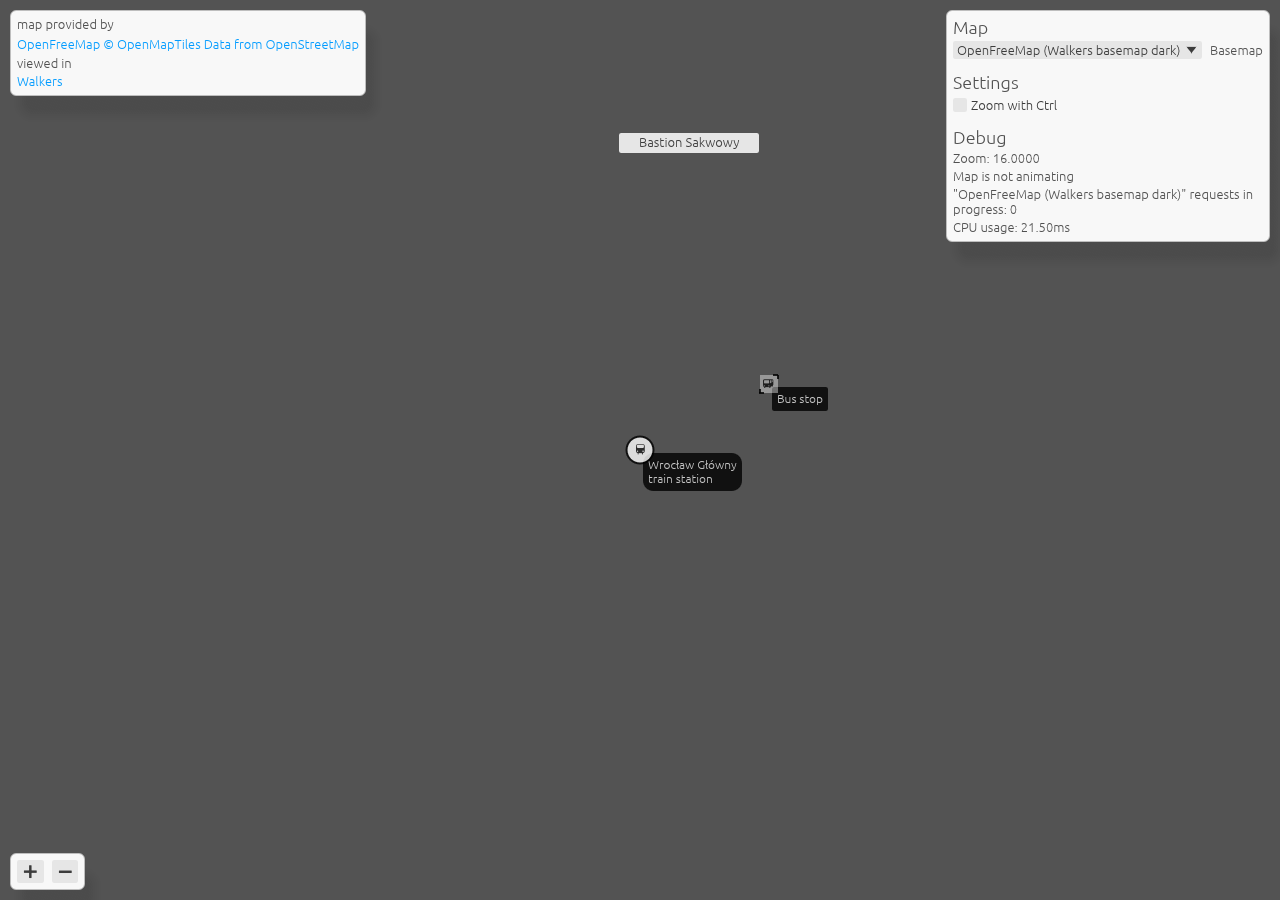
==== index.html @ 81585280 "Deploying to gh-pages from @ podusowski/walkers@b798a433e58fbcdd36f0bd50bc4321581f6135ee 🚀" ====
<!DOCTYPE html>
<html>
<meta http-equiv="Content-Type" content="text/html; charset=utf-8" />
<meta name="viewport" content="width=device-width, initial-scale=1.0, user-scalable=no">

<head>
    <title>Walkers</title>

    <style>
        /* Allow canvas to fill entire web page: */
        html,
        body {
            overflow: hidden;
            margin: 0 !important;
            padding: 0 !important;
            height: 100%;
            width: 100%;
        }

        /* Position canvas in center-top: */
        canvas {
            margin-right: auto;
            margin-left: auto;
            display: block;
            position: absolute;
            top: 0;
            left: 0;
            width: 100%;
            height: 100%;
        }
    </style>
<link rel="modulepreload" href="./demo_web-8b49ef9336006ed8.js" crossorigin="anonymous" integrity="sha384-D8WPgK6F8dHEWqQTyjWTMKXzB09AKzbMLO65bUpT00Y1Zu16d0P9ApDOGkXcRg8W"><link rel="preload" href="./demo_web-8b49ef9336006ed8_bg.wasm" crossorigin="anonymous" integrity="sha384-b2jF85UmSQKcUWdL0A5foJULkO1WH+Kj8wzWMiNx14qvOjLrywI3RaaRlQ6icskq" as="fetch" type="application/wasm"></head>

<body>
    <canvas id="the_canvas_id"></canvas>

<script type="module">
import init, * as bindings from './demo_web-8b49ef9336006ed8.js';
const wasm = await init({ module_or_path: './demo_web-8b49ef9336006ed8_bg.wasm' });


window.wasmBindings = bindings;


dispatchEvent(new CustomEvent("TrunkApplicationStarted", {detail: {wasm}}));

</script></body>

</html>
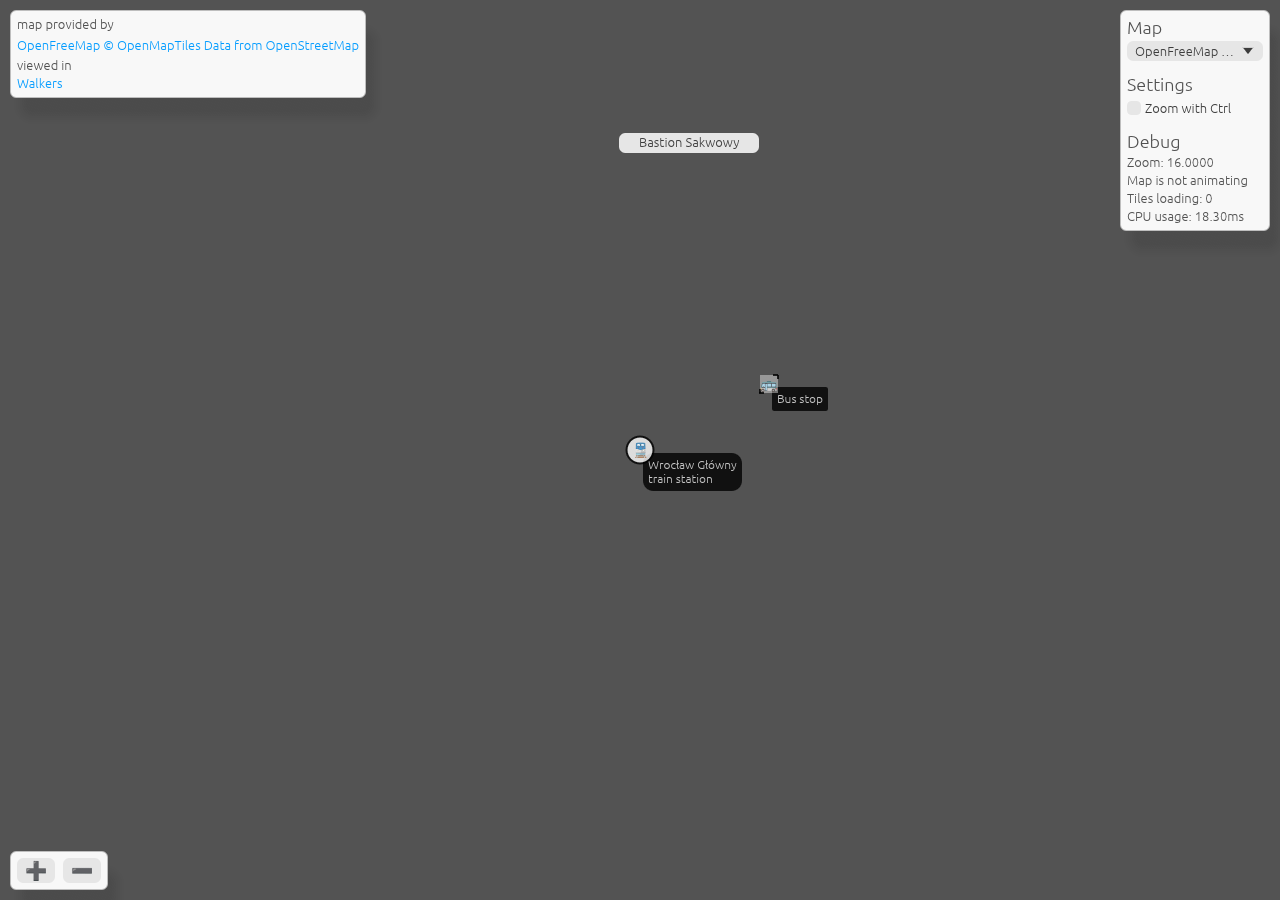
==== commit 3481b0f9: "Deploying to gh-pages from @ podusowski/walkers@fd076ac00a41af5f849cd56f98d3aa72178089ca 🚀" ====
--- a/index.html
+++ b/index.html
@@ -29,14 +29,14 @@
             height: 100%;
         }
     </style>
-<link rel="modulepreload" href="./demo_web-8b49ef9336006ed8.js" crossorigin="anonymous" integrity="sha384-D8WPgK6F8dHEWqQTyjWTMKXzB09AKzbMLO65bUpT00Y1Zu16d0P9ApDOGkXcRg8W"><link rel="preload" href="./demo_web-8b49ef9336006ed8_bg.wasm" crossorigin="anonymous" integrity="sha384-b2jF85UmSQKcUWdL0A5foJULkO1WH+Kj8wzWMiNx14qvOjLrywI3RaaRlQ6icskq" as="fetch" type="application/wasm"></head>
+<link rel="modulepreload" href="./demo_web-de1903ac3ac66300.js" crossorigin="anonymous" integrity="sha384-+kzYvqj6JvdPh9R+o4Biraga/+35i64LkuilISk36bcu1dV/25Agoql/2lY7I3jW"><link rel="preload" href="./demo_web-de1903ac3ac66300_bg.wasm" crossorigin="anonymous" integrity="sha384-DsoxkkrQ3ubSvQu7kgIgaHx2y5TVZHGykrRlExF0tJdbhjWBQn9/S57d+iDBc1j7" as="fetch" type="application/wasm"></head>
 
 <body>
     <canvas id="the_canvas_id"></canvas>
 
 <script type="module">
-import init, * as bindings from './demo_web-8b49ef9336006ed8.js';
-const wasm = await init({ module_or_path: './demo_web-8b49ef9336006ed8_bg.wasm' });
+import init, * as bindings from './demo_web-de1903ac3ac66300.js';
+const wasm = await init({ module_or_path: './demo_web-de1903ac3ac66300_bg.wasm' });
 
 
 window.wasmBindings = bindings;
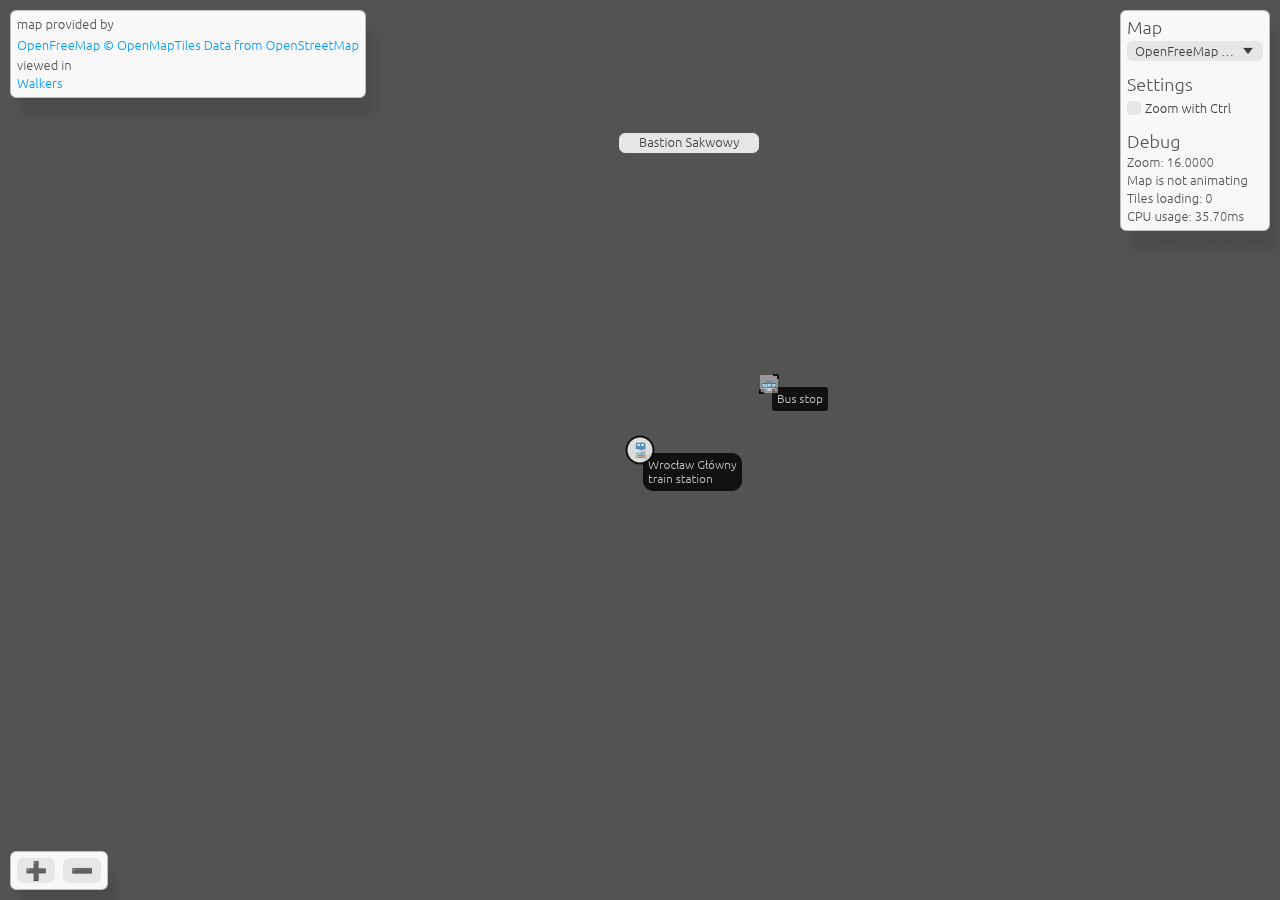
==== commit cf6b126f: "Deploying to gh-pages from @ podusowski/walkers@343308236c9c704088bf9ef3f5ea3796c231d7c6 🚀" ====
--- a/index.html
+++ b/index.html
@@ -29,14 +29,14 @@
             height: 100%;
         }
     </style>
-<link rel="modulepreload" href="./demo_web-de1903ac3ac66300.js" crossorigin="anonymous" integrity="sha384-+kzYvqj6JvdPh9R+o4Biraga/+35i64LkuilISk36bcu1dV/25Agoql/2lY7I3jW"><link rel="preload" href="./demo_web-de1903ac3ac66300_bg.wasm" crossorigin="anonymous" integrity="sha384-DsoxkkrQ3ubSvQu7kgIgaHx2y5TVZHGykrRlExF0tJdbhjWBQn9/S57d+iDBc1j7" as="fetch" type="application/wasm"></head>
+<link rel="modulepreload" href="./demo_web-47187817d97c443a.js" crossorigin="anonymous" integrity="sha384-BHvDJwOzYf25D+M33lFZGlvilqOoV5NuhHf9efVO5Xh9Y0te5fDV2Wfz7h9cti9Z"><link rel="preload" href="./demo_web-47187817d97c443a_bg.wasm" crossorigin="anonymous" integrity="sha384-nQ/ppbGJ8b0KABG/qcu0z6DfOLjapUONoSmJmhbgQxACmNNLjQ6+vbDVH9j0b64B" as="fetch" type="application/wasm"></head>
 
 <body>
     <canvas id="the_canvas_id"></canvas>
 
 <script type="module">
-import init, * as bindings from './demo_web-de1903ac3ac66300.js';
-const wasm = await init({ module_or_path: './demo_web-de1903ac3ac66300_bg.wasm' });
+import init, * as bindings from './demo_web-47187817d97c443a.js';
+const wasm = await init({ module_or_path: './demo_web-47187817d97c443a_bg.wasm' });
 
 
 window.wasmBindings = bindings;
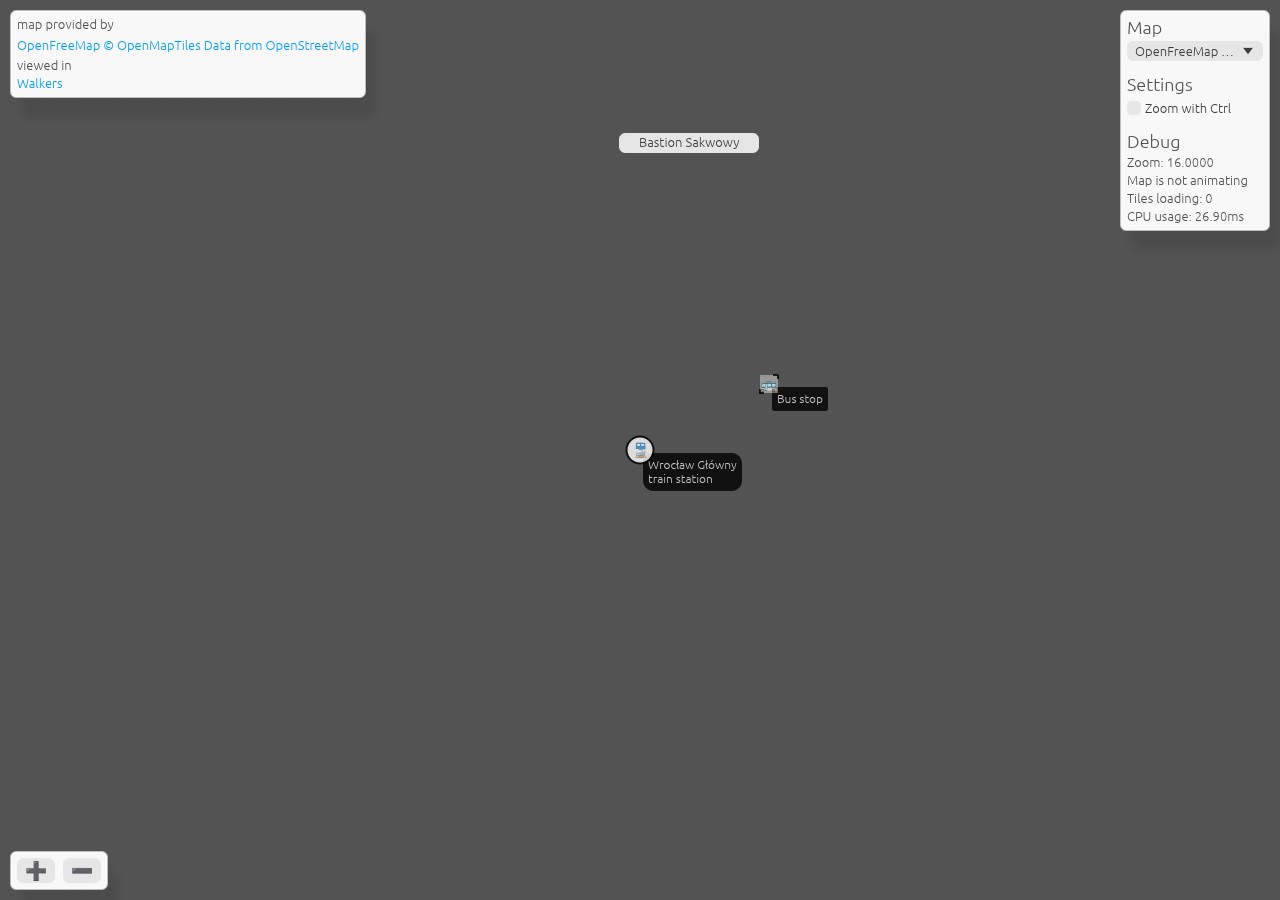
==== commit 89cf13b9: "Deploying to gh-pages from @ podusowski/walkers@201cba5da3f1dd6fe28d37268033584768b21b01 🚀" ====
--- a/index.html
+++ b/index.html
@@ -29,14 +29,14 @@
             height: 100%;
         }
     </style>
-<link rel="modulepreload" href="./demo_web-47187817d97c443a.js" crossorigin="anonymous" integrity="sha384-BHvDJwOzYf25D+M33lFZGlvilqOoV5NuhHf9efVO5Xh9Y0te5fDV2Wfz7h9cti9Z"><link rel="preload" href="./demo_web-47187817d97c443a_bg.wasm" crossorigin="anonymous" integrity="sha384-nQ/ppbGJ8b0KABG/qcu0z6DfOLjapUONoSmJmhbgQxACmNNLjQ6+vbDVH9j0b64B" as="fetch" type="application/wasm"></head>
+<link rel="modulepreload" href="./demo_web-6dc9d4ff4286007a.js" crossorigin="anonymous" integrity="sha384-Mu0VUJpEIr2ymhSVO/2Jo6kBHfN6gWWC7YnRd2fMClo3dQahFB5acyBXBBSqoB/e"><link rel="preload" href="./demo_web-6dc9d4ff4286007a_bg.wasm" crossorigin="anonymous" integrity="sha384-2+iQFSuCDxq6PQRjywyHBEQT0Mgkm3iQm3nx7bwLauoZZd5M1orO7Ygu1p6gwfQC" as="fetch" type="application/wasm"></head>
 
 <body>
     <canvas id="the_canvas_id"></canvas>
 
 <script type="module">
-import init, * as bindings from './demo_web-47187817d97c443a.js';
-const wasm = await init({ module_or_path: './demo_web-47187817d97c443a_bg.wasm' });
+import init, * as bindings from './demo_web-6dc9d4ff4286007a.js';
+const wasm = await init({ module_or_path: './demo_web-6dc9d4ff4286007a_bg.wasm' });
 
 
 window.wasmBindings = bindings;
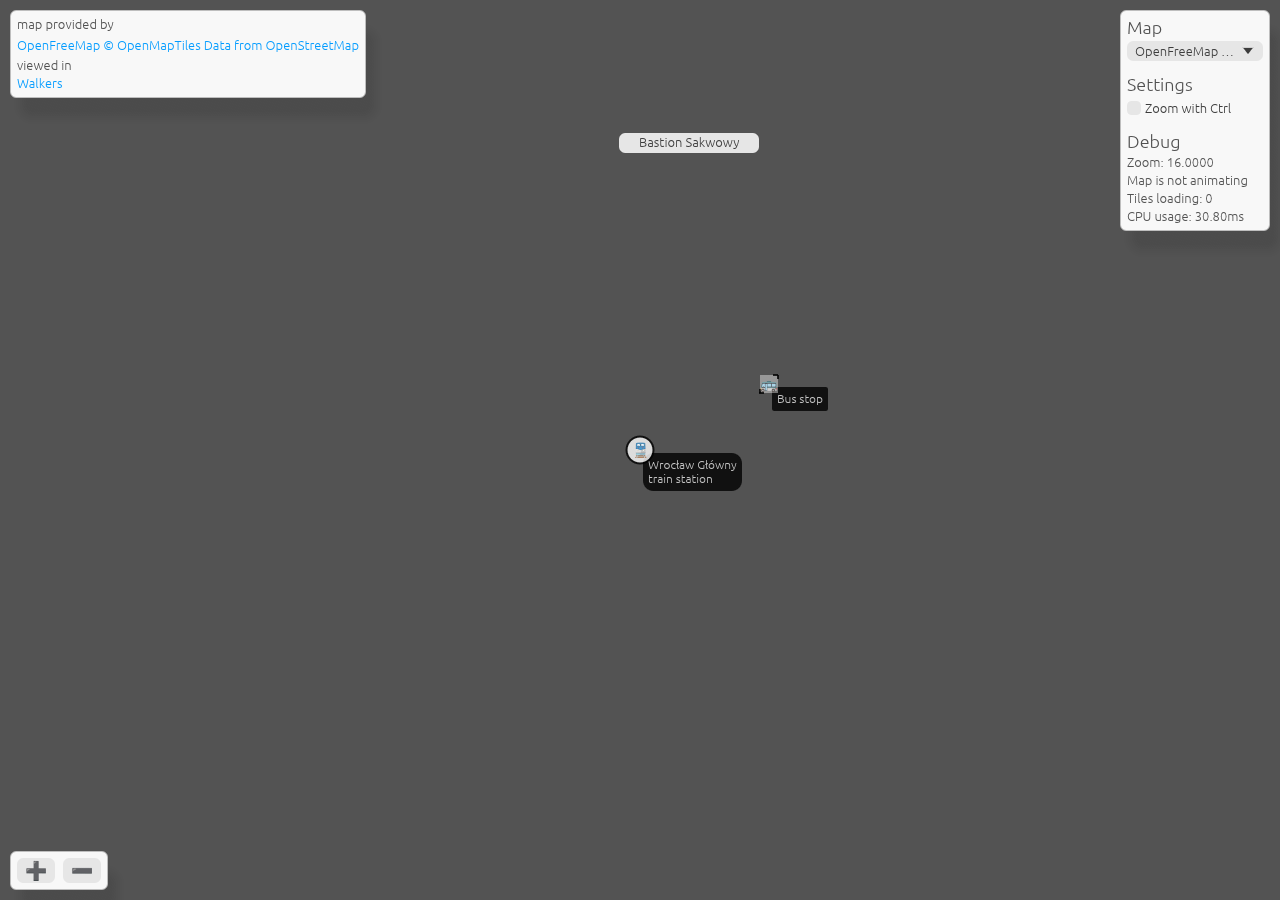
==== commit 17667a01: "Deploying to gh-pages from @ podusowski/walkers@1308f4131543f37f26f3cd020e52bdb26ae96a0d 🚀" ====
--- a/index.html
+++ b/index.html
@@ -29,14 +29,14 @@
             height: 100%;
         }
     </style>
-<link rel="modulepreload" href="./demo_web-6dc9d4ff4286007a.js" crossorigin="anonymous" integrity="sha384-Mu0VUJpEIr2ymhSVO/2Jo6kBHfN6gWWC7YnRd2fMClo3dQahFB5acyBXBBSqoB/e"><link rel="preload" href="./demo_web-6dc9d4ff4286007a_bg.wasm" crossorigin="anonymous" integrity="sha384-2+iQFSuCDxq6PQRjywyHBEQT0Mgkm3iQm3nx7bwLauoZZd5M1orO7Ygu1p6gwfQC" as="fetch" type="application/wasm"></head>
+<link rel="modulepreload" href="./demo_web-e3a140bf57f3a318.js" crossorigin="anonymous" integrity="sha384-iy3xF1g6DN7+vD7r6T/qjXwpd6KV/fFiK7Yf6hwWCBP+FwAZXj2sX3UOy9jYgWWo"><link rel="preload" href="./demo_web-e3a140bf57f3a318_bg.wasm" crossorigin="anonymous" integrity="sha384-2ybYQzVpc2yNhRuVAzFsfrPCeM51yj/f9sgCDhFdcGUTeDrndWSHnEr6QbGNk5li" as="fetch" type="application/wasm"></head>
 
 <body>
     <canvas id="the_canvas_id"></canvas>
 
 <script type="module">
-import init, * as bindings from './demo_web-6dc9d4ff4286007a.js';
-const wasm = await init({ module_or_path: './demo_web-6dc9d4ff4286007a_bg.wasm' });
+import init, * as bindings from './demo_web-e3a140bf57f3a318.js';
+const wasm = await init({ module_or_path: './demo_web-e3a140bf57f3a318_bg.wasm' });
 
 
 window.wasmBindings = bindings;
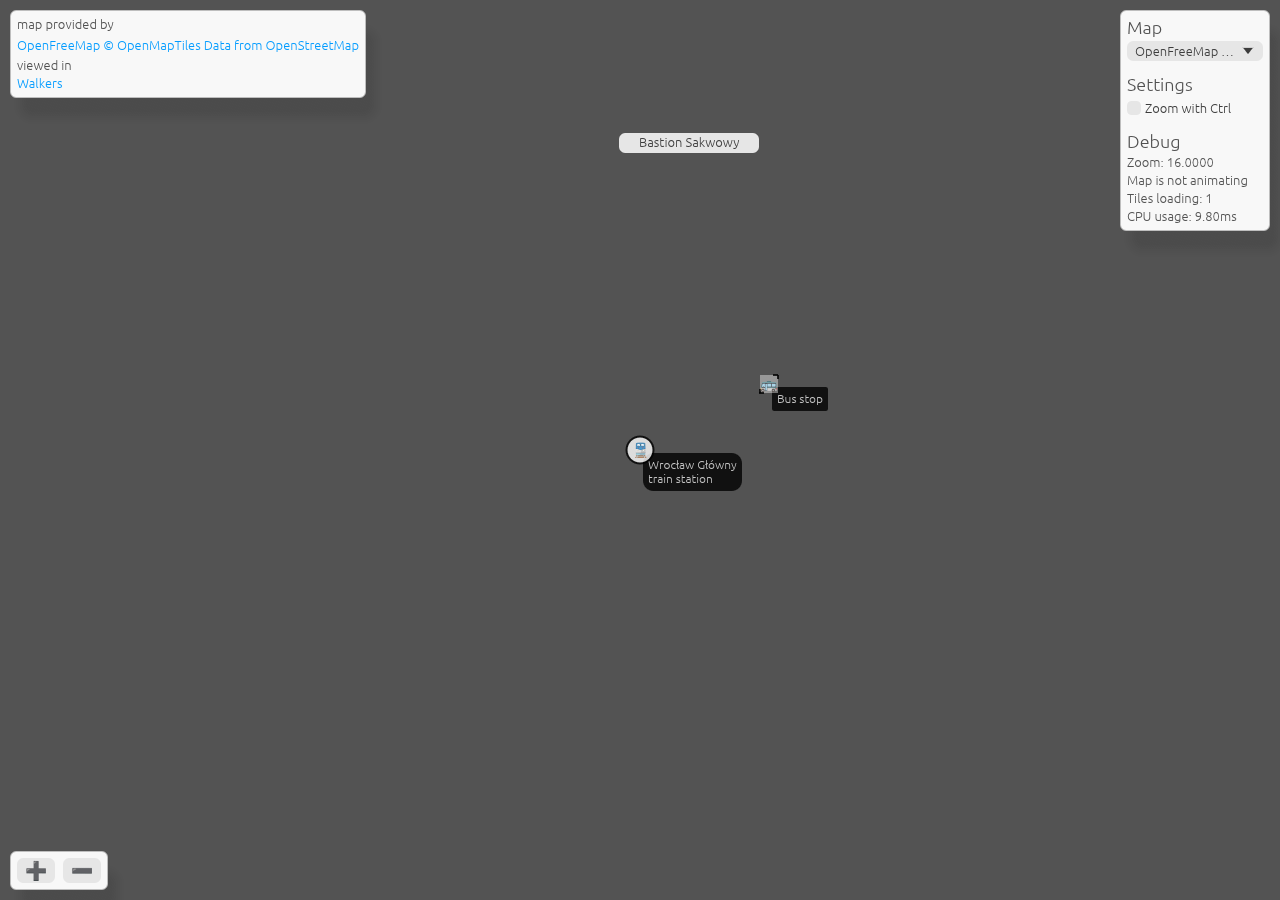
==== commit bda9816d: "Deploying to gh-pages from @ podusowski/walkers@62cae18fd917ddbbc984dbc853ed2c314ddecfe1 🚀" ====
--- a/index.html
+++ b/index.html
@@ -29,14 +29,14 @@
             height: 100%;
         }
     </style>
-<link rel="modulepreload" href="./demo_web-e3a140bf57f3a318.js" crossorigin="anonymous" integrity="sha384-iy3xF1g6DN7+vD7r6T/qjXwpd6KV/fFiK7Yf6hwWCBP+FwAZXj2sX3UOy9jYgWWo"><link rel="preload" href="./demo_web-e3a140bf57f3a318_bg.wasm" crossorigin="anonymous" integrity="sha384-2ybYQzVpc2yNhRuVAzFsfrPCeM51yj/f9sgCDhFdcGUTeDrndWSHnEr6QbGNk5li" as="fetch" type="application/wasm"></head>
+<link rel="modulepreload" href="./demo_web-d6d57fcae7d96763.js" crossorigin="anonymous" integrity="sha384-BYDLt3kObK7dwFu6qgMxYzVJC9qKM7VcRBKdmPOY1zLDOnOk4/3yhjlnlbHna8jE"><link rel="preload" href="./demo_web-d6d57fcae7d96763_bg.wasm" crossorigin="anonymous" integrity="sha384-PIqjow6zccImNLDxZDjoQfsl96YGGshkH2vmLfDFigbvAMrdlGvnSWbI9lqPn4fa" as="fetch" type="application/wasm"></head>
 
 <body>
     <canvas id="the_canvas_id"></canvas>
 
 <script type="module">
-import init, * as bindings from './demo_web-e3a140bf57f3a318.js';
-const wasm = await init({ module_or_path: './demo_web-e3a140bf57f3a318_bg.wasm' });
+import init, * as bindings from './demo_web-d6d57fcae7d96763.js';
+const wasm = await init({ module_or_path: './demo_web-d6d57fcae7d96763_bg.wasm' });
 
 
 window.wasmBindings = bindings;
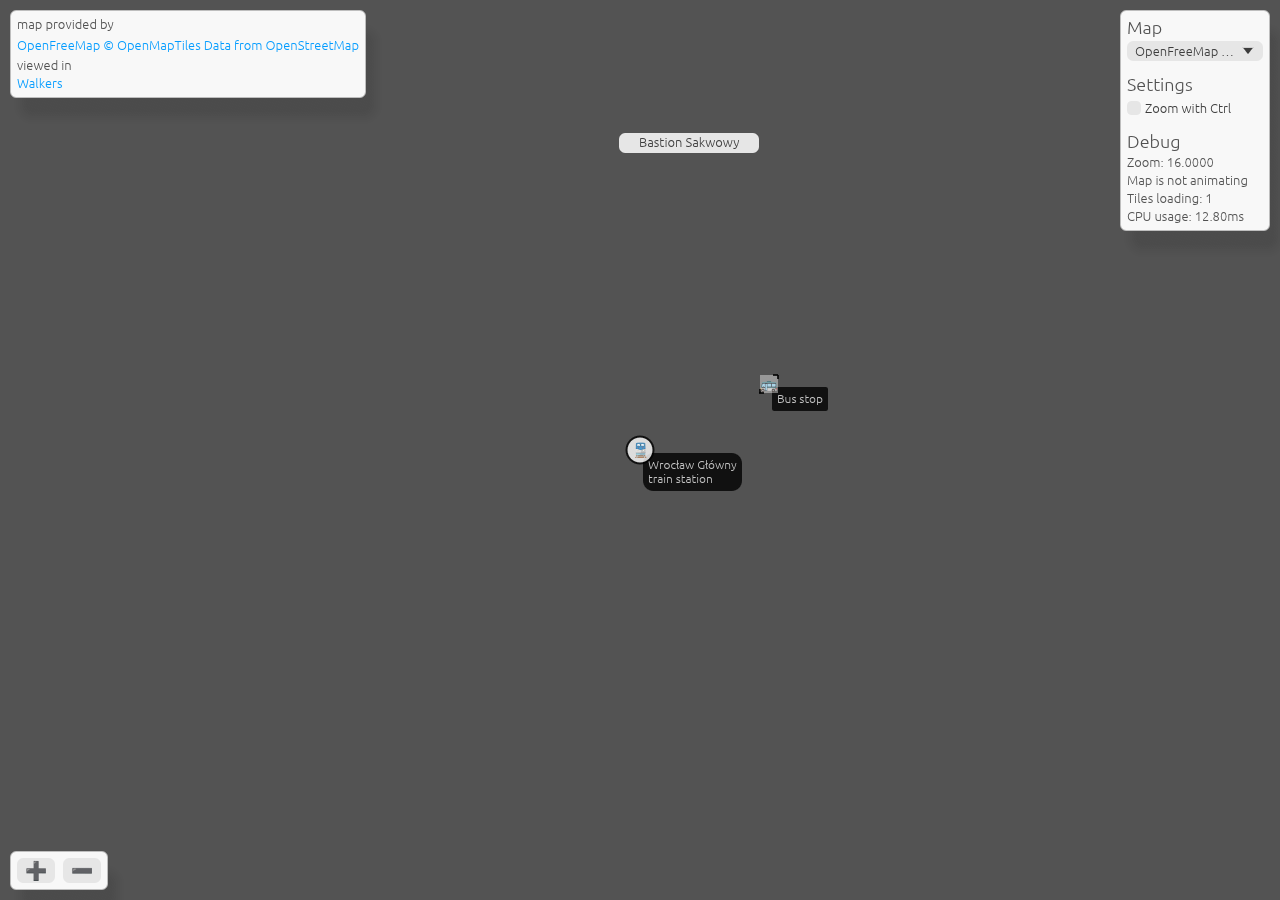
==== commit 545063c2: "Deploying to gh-pages from @ podusowski/walkers@0ba1fd3634795fbae14759539515850e318e58c9 🚀" ====
--- a/index.html
+++ b/index.html
@@ -29,14 +29,14 @@
             height: 100%;
         }
     </style>
-<link rel="modulepreload" href="./demo_web-d6d57fcae7d96763.js" crossorigin="anonymous" integrity="sha384-BYDLt3kObK7dwFu6qgMxYzVJC9qKM7VcRBKdmPOY1zLDOnOk4/3yhjlnlbHna8jE"><link rel="preload" href="./demo_web-d6d57fcae7d96763_bg.wasm" crossorigin="anonymous" integrity="sha384-PIqjow6zccImNLDxZDjoQfsl96YGGshkH2vmLfDFigbvAMrdlGvnSWbI9lqPn4fa" as="fetch" type="application/wasm"></head>
+<link rel="modulepreload" href="./demo_web-a5abbbead9ff01cb.js" crossorigin="anonymous" integrity="sha384-dzbEdrR99zeg1OfEf3GFUDpbzXKBevaiWOTF/OtOiIT7//0z4y9B+Aca5/4MK2NY"><link rel="preload" href="./demo_web-a5abbbead9ff01cb_bg.wasm" crossorigin="anonymous" integrity="sha384-wyWRzxiJz57Z/OZW2nfBNMzvun1XrpzKaZWzrqv/84kagHgPxHHdMtAe+gYvuiPD" as="fetch" type="application/wasm"></head>
 
 <body>
     <canvas id="the_canvas_id"></canvas>
 
 <script type="module">
-import init, * as bindings from './demo_web-d6d57fcae7d96763.js';
-const wasm = await init({ module_or_path: './demo_web-d6d57fcae7d96763_bg.wasm' });
+import init, * as bindings from './demo_web-a5abbbead9ff01cb.js';
+const wasm = await init({ module_or_path: './demo_web-a5abbbead9ff01cb_bg.wasm' });
 
 
 window.wasmBindings = bindings;
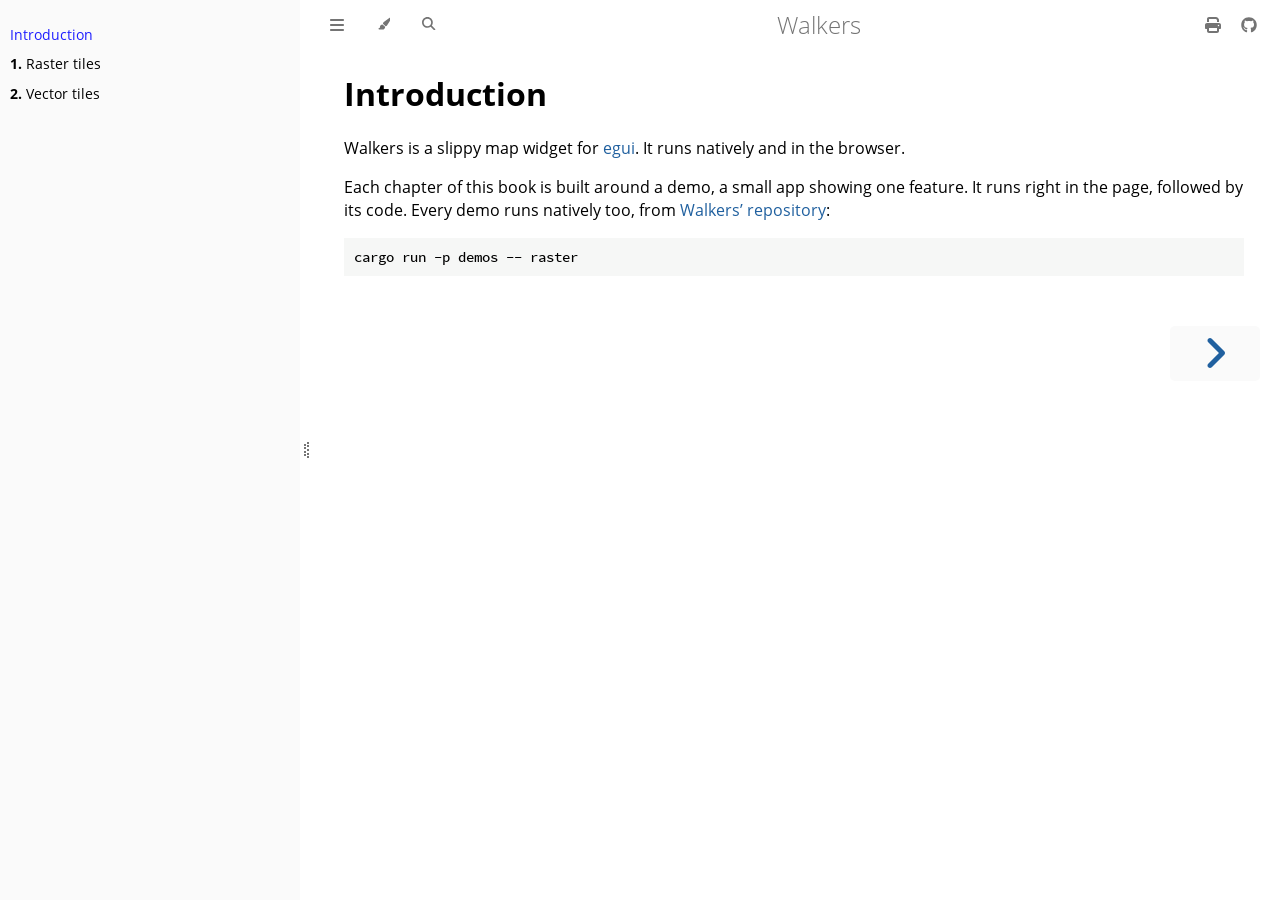
==== commit 1349c07a: "Deploying to gh-pages from @ podusowski/walkers@64d8a63ba1e9c3f325e602f139b2b0ef3cd2a6b4 🚀" ====
--- a/index.html
+++ b/index.html
@@ -1,49 +1,240 @@
-<!DOCTYPE html>
-<html>
-<meta http-equiv="Content-Type" content="text/html; charset=utf-8" />
-<meta name="viewport" content="width=device-width, initial-scale=1.0, user-scalable=no">
-
-<head>
-    <title>Walkers</title>
-
-    <style>
-        /* Allow canvas to fill entire web page: */
-        html,
-        body {
-            overflow: hidden;
-            margin: 0 !important;
-            padding: 0 !important;
-            height: 100%;
-            width: 100%;
-        }
-
-        /* Position canvas in center-top: */
-        canvas {
-            margin-right: auto;
-            margin-left: auto;
-            display: block;
-            position: absolute;
-            top: 0;
-            left: 0;
-            width: 100%;
-            height: 100%;
-        }
-    </style>
-<link rel="modulepreload" href="./demo_web-a5abbbead9ff01cb.js" crossorigin="anonymous" integrity="sha384-dzbEdrR99zeg1OfEf3GFUDpbzXKBevaiWOTF/OtOiIT7//0z4y9B+Aca5/4MK2NY"><link rel="preload" href="./demo_web-a5abbbead9ff01cb_bg.wasm" crossorigin="anonymous" integrity="sha384-wyWRzxiJz57Z/OZW2nfBNMzvun1XrpzKaZWzrqv/84kagHgPxHHdMtAe+gYvuiPD" as="fetch" type="application/wasm"></head>
-
-<body>
-    <canvas id="the_canvas_id"></canvas>
-
-<script type="module">
-import init, * as bindings from './demo_web-a5abbbead9ff01cb.js';
-const wasm = await init({ module_or_path: './demo_web-a5abbbead9ff01cb_bg.wasm' });
-
-
-window.wasmBindings = bindings;
-
-
-dispatchEvent(new CustomEvent("TrunkApplicationStarted", {detail: {wasm}}));
-
-</script></body>
-
-</html>+<!DOCTYPE HTML>
+<html lang="en" class="light sidebar-visible" dir="ltr">
+    <head>
+        <!-- Book generated using mdBook -->
+        <meta charset="UTF-8">
+        <title>Introduction - Walkers</title>
+
+
+        <!-- Custom HTML head -->
+
+        <meta name="description" content="">
+        <meta name="viewport" content="width=device-width, initial-scale=1">
+        <meta name="theme-color" content="#ffffff">
+
+        <link rel="icon" href="favicon-de23e50b.svg">
+        <link rel="shortcut icon" href="favicon-8114d1fc.png">
+        <link rel="stylesheet" href="css/variables-8adf115d.css">
+        <link rel="stylesheet" href="css/general-e96d0476.css">
+        <link rel="stylesheet" href="css/chrome-d279d366.css">
+        <link rel="stylesheet" href="css/print-9e4910d8.css" media="print">
+
+        <!-- Fonts -->
+        <link rel="stylesheet" href="fonts/fonts-9644e21d.css">
+
+        <!-- Highlight.js Stylesheets -->
+        <link rel="stylesheet" id="mdbook-highlight-css" href="highlight-493f70e1.css">
+        <link rel="stylesheet" id="mdbook-tomorrow-night-css" href="tomorrow-night-4c0ae647.css">
+        <link rel="stylesheet" id="mdbook-ayu-highlight-css" href="ayu-highlight-3fdfc3ac.css">
+
+        <!-- Custom theme stylesheets -->
+        <link rel="stylesheet" href="demo-8c6060cb.css">
+
+
+        <!-- Provide site root and default themes to javascript -->
+        <script>
+            const path_to_root = "";
+            const default_light_theme = "light";
+            const default_dark_theme = "navy";
+            window.path_to_searchindex_js = "searchindex-f71357c3.js";
+        </script>
+        <!-- Start loading toc.js asap -->
+        <script src="toc-cc390aa7.js"></script>
+    </head>
+    <body>
+    <div id="mdbook-help-container">
+        <div id="mdbook-help-popup">
+            <h2 class="mdbook-help-title">Keyboard shortcuts</h2>
+            <div>
+                <p>Press <kbd>←</kbd> or <kbd>→</kbd> to navigate between chapters</p>
+                <p>Press <kbd>S</kbd> or <kbd>/</kbd> to search in the book</p>
+                <p>Press <kbd>?</kbd> to show this help</p>
+                <p>Press <kbd>Esc</kbd> to hide this help</p>
+            </div>
+        </div>
+    </div>
+    <div id="mdbook-body-container">
+        <!-- Work around some values being stored in localStorage wrapped in quotes -->
+        <script>
+            try {
+                let theme = localStorage.getItem('mdbook-theme');
+                let sidebar = localStorage.getItem('mdbook-sidebar');
+
+                if (theme.startsWith('"') && theme.endsWith('"')) {
+                    localStorage.setItem('mdbook-theme', theme.slice(1, theme.length - 1));
+                }
+
+                if (sidebar.startsWith('"') && sidebar.endsWith('"')) {
+                    localStorage.setItem('mdbook-sidebar', sidebar.slice(1, sidebar.length - 1));
+                }
+            } catch (e) { }
+        </script>
+
+        <!-- Set the theme before any content is loaded, prevents flash -->
+        <script>
+            const default_theme = window.matchMedia("(prefers-color-scheme: dark)").matches ? default_dark_theme : default_light_theme;
+            let theme;
+            try { theme = localStorage.getItem('mdbook-theme'); } catch(e) { }
+            if (theme === null || theme === undefined) { theme = default_theme; }
+            const html = document.documentElement;
+            html.classList.remove('light')
+            html.classList.add(theme);
+            html.classList.add("js");
+        </script>
+
+        <input type="checkbox" id="mdbook-sidebar-toggle-anchor" class="hidden">
+
+        <!-- Hide / unhide sidebar before it is displayed -->
+        <script>
+            let sidebar = null;
+            const sidebar_toggle = document.getElementById("mdbook-sidebar-toggle-anchor");
+            if (document.body.clientWidth >= 1080) {
+                try { sidebar = localStorage.getItem('mdbook-sidebar'); } catch(e) { }
+                sidebar = sidebar || 'visible';
+            } else {
+                sidebar = 'hidden';
+                sidebar_toggle.checked = false;
+            }
+            if (sidebar === 'visible') {
+                sidebar_toggle.checked = true;
+            } else {
+                html.classList.remove('sidebar-visible');
+            }
+        </script>
+
+        <nav id="mdbook-sidebar" class="sidebar" aria-label="Table of contents">
+            <!-- populated by js -->
+            <mdbook-sidebar-scrollbox class="sidebar-scrollbox"></mdbook-sidebar-scrollbox>
+            <noscript>
+                <iframe class="sidebar-iframe-outer" src="toc.html"></iframe>
+            </noscript>
+            <div id="mdbook-sidebar-resize-handle" class="sidebar-resize-handle">
+                <div class="sidebar-resize-indicator"></div>
+            </div>
+        </nav>
+
+        <div id="mdbook-page-wrapper" class="page-wrapper">
+
+            <div class="page">
+                <div id="mdbook-menu-bar-hover-placeholder"></div>
+                <div id="mdbook-menu-bar" class="menu-bar sticky">
+                    <div class="left-buttons">
+                        <label id="mdbook-sidebar-toggle" class="icon-button" for="mdbook-sidebar-toggle-anchor" title="Toggle Table of Contents" aria-label="Toggle Table of Contents" aria-controls="mdbook-sidebar">
+                            <span class=fa-svg><svg xmlns="http://www.w3.org/2000/svg" viewBox="0 0 448 512"><!--! Font Awesome Free 6.2.0 by @fontawesome - https://fontawesome.com License - https://fontawesome.com/license/free (Icons: CC BY 4.0, Fonts: SIL OFL 1.1, Code: MIT License) Copyright 2022 Fonticons, Inc. --><path d="M0 96C0 78.3 14.3 64 32 64H416c17.7 0 32 14.3 32 32s-14.3 32-32 32H32C14.3 128 0 113.7 0 96zM0 256c0-17.7 14.3-32 32-32H416c17.7 0 32 14.3 32 32s-14.3 32-32 32H32c-17.7 0-32-14.3-32-32zM448 416c0 17.7-14.3 32-32 32H32c-17.7 0-32-14.3-32-32s14.3-32 32-32H416c17.7 0 32 14.3 32 32z"/></svg></span>
+                        </label>
+                        <button id="mdbook-theme-toggle" class="icon-button" type="button" title="Change theme" aria-label="Change theme" aria-haspopup="true" aria-expanded="false" aria-controls="mdbook-theme-list">
+                            <span class=fa-svg><svg xmlns="http://www.w3.org/2000/svg" viewBox="0 0 576 512"><!--! Font Awesome Free 6.2.0 by @fontawesome - https://fontawesome.com License - https://fontawesome.com/license/free (Icons: CC BY 4.0, Fonts: SIL OFL 1.1, Code: MIT License) Copyright 2022 Fonticons, Inc. --><path d="M371.3 367.1c27.3-3.9 51.9-19.4 67.2-42.9L600.2 74.1c12.6-19.5 9.4-45.3-7.6-61.2S549.7-4.4 531.1 9.6L294.4 187.2c-24 18-38.2 46.1-38.4 76.1L371.3 367.1zm-19.6 25.4l-116-104.4C175.9 290.3 128 339.6 128 400c0 3.9 .2 7.8 .6 11.6c1.8 17.5-10.2 36.4-27.8 36.4H96c-17.7 0-32 14.3-32 32s14.3 32 32 32H240c61.9 0 112-50.1 112-112c0-2.5-.1-5-.2-7.5z"/></svg></span>
+                        </button>
+                        <ul id="mdbook-theme-list" class="theme-popup" aria-label="Themes" role="menu">
+                            <li role="none"><button role="menuitem" class="theme" id="mdbook-theme-default_theme">Auto</button></li>
+                            <li role="none"><button role="menuitem" class="theme" id="mdbook-theme-light">Light</button></li>
+                            <li role="none"><button role="menuitem" class="theme" id="mdbook-theme-rust">Rust</button></li>
+                            <li role="none"><button role="menuitem" class="theme" id="mdbook-theme-coal">Coal</button></li>
+                            <li role="none"><button role="menuitem" class="theme" id="mdbook-theme-navy">Navy</button></li>
+                            <li role="none"><button role="menuitem" class="theme" id="mdbook-theme-ayu">Ayu</button></li>
+                        </ul>
+                        <button id="mdbook-search-toggle" class="icon-button" type="button" title="Search (`/`)" aria-label="Toggle Searchbar" aria-expanded="false" aria-keyshortcuts="/ s" aria-controls="mdbook-searchbar">
+                            <span class=fa-svg><svg xmlns="http://www.w3.org/2000/svg" viewBox="0 0 512 512"><!--! Font Awesome Free 6.2.0 by @fontawesome - https://fontawesome.com License - https://fontawesome.com/license/free (Icons: CC BY 4.0, Fonts: SIL OFL 1.1, Code: MIT License) Copyright 2022 Fonticons, Inc. --><path d="M416 208c0 45.9-14.9 88.3-40 122.7L502.6 457.4c12.5 12.5 12.5 32.8 0 45.3s-32.8 12.5-45.3 0L330.7 376c-34.4 25.2-76.8 40-122.7 40C93.1 416 0 322.9 0 208S93.1 0 208 0S416 93.1 416 208zM208 352c79.5 0 144-64.5 144-144s-64.5-144-144-144S64 128.5 64 208s64.5 144 144 144z"/></svg></span>
+                        </button>
+                    </div>
+
+                    <h1 class="menu-title">Walkers</h1>
+
+                    <div class="right-buttons">
+                        <a href="print.html" title="Print this book" aria-label="Print this book">
+                            <span class=fa-svg id="print-button"><svg xmlns="http://www.w3.org/2000/svg" viewBox="0 0 512 512"><!--! Font Awesome Free 6.2.0 by @fontawesome - https://fontawesome.com License - https://fontawesome.com/license/free (Icons: CC BY 4.0, Fonts: SIL OFL 1.1, Code: MIT License) Copyright 2022 Fonticons, Inc. --><path d="M128 0C92.7 0 64 28.7 64 64v96h64V64H354.7L384 93.3V160h64V93.3c0-17-6.7-33.3-18.7-45.3L400 18.7C388 6.7 371.7 0 354.7 0H128zM384 352v32 64H128V384 368 352H384zm64 32h32c17.7 0 32-14.3 32-32V256c0-35.3-28.7-64-64-64H64c-35.3 0-64 28.7-64 64v96c0 17.7 14.3 32 32 32H64v64c0 35.3 28.7 64 64 64H384c35.3 0 64-28.7 64-64V384zm-16-88c-13.3 0-24-10.7-24-24s10.7-24 24-24s24 10.7 24 24s-10.7 24-24 24z"/></svg></span>
+                        </a>
+                        <a href="https://github.com/podusowski/walkers" title="Git repository" aria-label="Git repository">
+                            <span class=fa-svg><svg xmlns="http://www.w3.org/2000/svg" viewBox="0 0 496 512"><!--! Font Awesome Free 6.2.0 by @fontawesome - https://fontawesome.com License - https://fontawesome.com/license/free (Icons: CC BY 4.0, Fonts: SIL OFL 1.1, Code: MIT License) Copyright 2022 Fonticons, Inc. --><path d="M165.9 397.4c0 2-2.3 3.6-5.2 3.6-3.3.3-5.6-1.3-5.6-3.6 0-2 2.3-3.6 5.2-3.6 3-.3 5.6 1.3 5.6 3.6zm-31.1-4.5c-.7 2 1.3 4.3 4.3 4.9 2.6 1 5.6 0 6.2-2s-1.3-4.3-4.3-5.2c-2.6-.7-5.5.3-6.2 2.3zm44.2-1.7c-2.9.7-4.9 2.6-4.6 4.9.3 2 2.9 3.3 5.9 2.6 2.9-.7 4.9-2.6 4.6-4.6-.3-1.9-3-3.2-5.9-2.9zM244.8 8C106.1 8 0 113.3 0 252c0 110.9 69.8 205.8 169.5 239.2 12.8 2.3 17.3-5.6 17.3-12.1 0-6.2-.3-40.4-.3-61.4 0 0-70 15-84.7-29.8 0 0-11.4-29.1-27.8-36.6 0 0-22.9-15.7 1.6-15.4 0 0 24.9 2 38.6 25.8 21.9 38.6 58.6 27.5 72.9 20.9 2.3-16 8.8-27.1 16-33.7-55.9-6.2-112.3-14.3-112.3-110.5 0-27.5 7.6-41.3 23.6-58.9-2.6-6.5-11.1-33.3 2.6-67.9 20.9-6.5 69 27 69 27 20-5.6 41.5-8.5 62.8-8.5s42.8 2.9 62.8 8.5c0 0 48.1-33.6 69-27 13.7 34.7 5.2 61.4 2.6 67.9 16 17.7 25.8 31.5 25.8 58.9 0 96.5-58.9 104.2-114.8 110.5 9.2 7.9 17 22.9 17 46.4 0 33.7-.3 75.4-.3 83.6 0 6.5 4.6 14.4 17.3 12.1C428.2 457.8 496 362.9 496 252 496 113.3 383.5 8 244.8 8zM97.2 352.9c-1.3 1-1 3.3.7 5.2 1.6 1.6 3.9 2.3 5.2 1 1.3-1 1-3.3-.7-5.2-1.6-1.6-3.9-2.3-5.2-1zm-10.8-8.1c-.7 1.3.3 2.9 2.3 3.9 1.6 1 3.6.7 4.3-.7.7-1.3-.3-2.9-2.3-3.9-2-.6-3.6-.3-4.3.7zm32.4 35.6c-1.6 1.3-1 4.3 1.3 6.2 2.3 2.3 5.2 2.6 6.5 1 1.3-1.3.7-4.3-1.3-6.2-2.2-2.3-5.2-2.6-6.5-1zm-11.4-14.7c-1.6 1-1.6 3.6 0 5.9 1.6 2.3 4.3 3.3 5.6 2.3 1.6-1.3 1.6-3.9 0-6.2-1.4-2.3-4-3.3-5.6-2z"/></svg></span>
+                        </a>
+
+                    </div>
+                </div>
+
+                <div id="mdbook-search-wrapper" class="hidden">
+                    <form id="mdbook-searchbar-outer" class="searchbar-outer">
+                        <div class="search-wrapper">
+                            <input type="search" id="mdbook-searchbar" name="searchbar" placeholder="Search this book ..." aria-controls="mdbook-searchresults-outer" aria-describedby="searchresults-header">
+                            <div class="spinner-wrapper">
+                                <span class=fa-svg id="fa-spin"><svg xmlns="http://www.w3.org/2000/svg" viewBox="0 0 512 512"><!--! Font Awesome Free 6.2.0 by @fontawesome - https://fontawesome.com License - https://fontawesome.com/license/free (Icons: CC BY 4.0, Fonts: SIL OFL 1.1, Code: MIT License) Copyright 2022 Fonticons, Inc. --><path d="M304 48c0-26.5-21.5-48-48-48s-48 21.5-48 48s21.5 48 48 48s48-21.5 48-48zm0 416c0-26.5-21.5-48-48-48s-48 21.5-48 48s21.5 48 48 48s48-21.5 48-48zM48 304c26.5 0 48-21.5 48-48s-21.5-48-48-48s-48 21.5-48 48s21.5 48 48 48zm464-48c0-26.5-21.5-48-48-48s-48 21.5-48 48s21.5 48 48 48s48-21.5 48-48zM142.9 437c18.7-18.7 18.7-49.1 0-67.9s-49.1-18.7-67.9 0s-18.7 49.1 0 67.9s49.1 18.7 67.9 0zm0-294.2c18.7-18.7 18.7-49.1 0-67.9S93.7 56.2 75 75s-18.7 49.1 0 67.9s49.1 18.7 67.9 0zM369.1 437c18.7 18.7 49.1 18.7 67.9 0s18.7-49.1 0-67.9s-49.1-18.7-67.9 0s-18.7 49.1 0 67.9z"/></svg></span>
+                            </div>
+                        </div>
+                    </form>
+                    <div id="mdbook-searchresults-outer" class="searchresults-outer hidden">
+                        <div id="mdbook-searchresults-header" class="searchresults-header"></div>
+                        <ul id="mdbook-searchresults">
+                        </ul>
+                    </div>
+                </div>
+
+                <!-- Apply ARIA attributes after the sidebar and the sidebar toggle button are added to the DOM -->
+                <script>
+                    document.getElementById('mdbook-sidebar-toggle').setAttribute('aria-expanded', sidebar === 'visible');
+                    document.getElementById('mdbook-sidebar').setAttribute('aria-hidden', sidebar !== 'visible');
+                    Array.from(document.querySelectorAll('#mdbook-sidebar a')).forEach(function(link) {
+                        link.setAttribute('tabIndex', sidebar === 'visible' ? 0 : -1);
+                    });
+                </script>
+
+                <div id="mdbook-content" class="content">
+                    <main>
+                        <h1 id="introduction"><a class="header" href="#introduction">Introduction</a></h1>
+<p>Walkers is a slippy map widget for <a href="https://github.com/emilk/egui">egui</a>. It runs natively and in
+the browser.</p>
+<p>Each chapter of this book is built around a demo, a small app showing one feature. It runs right
+in the page, followed by its code. Every demo runs natively too, from
+<a href="https://github.com/podusowski/walkers">Walkers’ repository</a>:</p>
+<pre><code class="language-sh">cargo run -p demos -- raster
+</code></pre>
+
+                    </main>
+
+                    <nav class="nav-wrapper" aria-label="Page navigation">
+                        <!-- Mobile navigation buttons -->
+
+                            <a rel="next prefetch" href="raster.html" class="mobile-nav-chapters next" title="Next chapter" aria-label="Next chapter" aria-keyshortcuts="Right">
+                                <span class=fa-svg><svg xmlns="http://www.w3.org/2000/svg" viewBox="0 0 320 512"><!--! Font Awesome Free 6.2.0 by @fontawesome - https://fontawesome.com License - https://fontawesome.com/license/free (Icons: CC BY 4.0, Fonts: SIL OFL 1.1, Code: MIT License) Copyright 2022 Fonticons, Inc. --><path d="M278.6 233.4c12.5 12.5 12.5 32.8 0 45.3l-160 160c-12.5 12.5-32.8 12.5-45.3 0s-12.5-32.8 0-45.3L210.7 256 73.4 118.6c-12.5-12.5-12.5-32.8 0-45.3s32.8-12.5 45.3 0l160 160z"/></svg></span>
+                            </a>
+
+                        <div style="clear: both"></div>
+                    </nav>
+                </div>
+            </div>
+
+            <nav class="nav-wide-wrapper" aria-label="Page navigation">
+
+                    <a rel="next prefetch" href="raster.html" class="nav-chapters next" title="Next chapter" aria-label="Next chapter" aria-keyshortcuts="Right">
+                        <span class=fa-svg><svg xmlns="http://www.w3.org/2000/svg" viewBox="0 0 320 512"><!--! Font Awesome Free 6.2.0 by @fontawesome - https://fontawesome.com License - https://fontawesome.com/license/free (Icons: CC BY 4.0, Fonts: SIL OFL 1.1, Code: MIT License) Copyright 2022 Fonticons, Inc. --><path d="M278.6 233.4c12.5 12.5 12.5 32.8 0 45.3l-160 160c-12.5 12.5-32.8 12.5-45.3 0s-12.5-32.8 0-45.3L210.7 256 73.4 118.6c-12.5-12.5-12.5-32.8 0-45.3s32.8-12.5 45.3 0l160 160z"/></svg></span>
+                    </a>
+            </nav>
+
+        </div>
+
+        <template id=fa-eye><span class=fa-svg><svg xmlns="http://www.w3.org/2000/svg" viewBox="0 0 576 512"><!--! Font Awesome Free 6.2.0 by @fontawesome - https://fontawesome.com License - https://fontawesome.com/license/free (Icons: CC BY 4.0, Fonts: SIL OFL 1.1, Code: MIT License) Copyright 2022 Fonticons, Inc. --><path d="M288 32c-80.8 0-145.5 36.8-192.6 80.6C48.6 156 17.3 208 2.5 243.7c-3.3 7.9-3.3 16.7 0 24.6C17.3 304 48.6 356 95.4 399.4C142.5 443.2 207.2 480 288 480s145.5-36.8 192.6-80.6c46.8-43.5 78.1-95.4 93-131.1c3.3-7.9 3.3-16.7 0-24.6c-14.9-35.7-46.2-87.7-93-131.1C433.5 68.8 368.8 32 288 32zM432 256c0 79.5-64.5 144-144 144s-144-64.5-144-144s64.5-144 144-144s144 64.5 144 144zM288 192c0 35.3-28.7 64-64 64c-11.5 0-22.3-3-31.6-8.4c-.2 2.8-.4 5.5-.4 8.4c0 53 43 96 96 96s96-43 96-96s-43-96-96-96c-2.8 0-5.6 .1-8.4 .4c5.3 9.3 8.4 20.1 8.4 31.6z"/></svg></span></template>
+        <template id=fa-eye-slash><span class=fa-svg><svg xmlns="http://www.w3.org/2000/svg" viewBox="0 0 640 512"><!--! Font Awesome Free 6.2.0 by @fontawesome - https://fontawesome.com License - https://fontawesome.com/license/free (Icons: CC BY 4.0, Fonts: SIL OFL 1.1, Code: MIT License) Copyright 2022 Fonticons, Inc. --><path d="M38.8 5.1C28.4-3.1 13.3-1.2 5.1 9.2S-1.2 34.7 9.2 42.9l592 464c10.4 8.2 25.5 6.3 33.7-4.1s6.3-25.5-4.1-33.7L525.6 386.7c39.6-40.6 66.4-86.1 79.9-118.4c3.3-7.9 3.3-16.7 0-24.6c-14.9-35.7-46.2-87.7-93-131.1C465.5 68.8 400.8 32 320 32c-68.2 0-125 26.3-169.3 60.8L38.8 5.1zM223.1 149.5C248.6 126.2 282.7 112 320 112c79.5 0 144 64.5 144 144c0 24.9-6.3 48.3-17.4 68.7L408 294.5c5.2-11.8 8-24.8 8-38.5c0-53-43-96-96-96c-2.8 0-5.6 .1-8.4 .4c5.3 9.3 8.4 20.1 8.4 31.6c0 10.2-2.4 19.8-6.6 28.3l-90.3-70.8zm223.1 298L373 389.9c-16.4 6.5-34.3 10.1-53 10.1c-79.5 0-144-64.5-144-144c0-6.9 .5-13.6 1.4-20.2L83.1 161.5C60.3 191.2 44 220.8 34.5 243.7c-3.3 7.9-3.3 16.7 0 24.6c14.9 35.7 46.2 87.7 93 131.1C174.5 443.2 239.2 480 320 480c47.8 0 89.9-12.9 126.2-32.5z"/></svg></span></template>
+        <template id=fa-copy><span class=fa-svg><svg xmlns="http://www.w3.org/2000/svg" viewBox="0 0 512 512"><!--! Font Awesome Free 6.2.0 by @fontawesome - https://fontawesome.com License - https://fontawesome.com/license/free (Icons: CC BY 4.0, Fonts: SIL OFL 1.1, Code: MIT License) Copyright 2022 Fonticons, Inc. --><path d="M502.6 70.63l-61.25-61.25C435.4 3.371 427.2 0 418.7 0H255.1c-35.35 0-64 28.66-64 64l.0195 256C192 355.4 220.7 384 256 384h192c35.2 0 64-28.8 64-64V93.25C512 84.77 508.6 76.63 502.6 70.63zM464 320c0 8.836-7.164 16-16 16H255.1c-8.838 0-16-7.164-16-16L239.1 64.13c0-8.836 7.164-16 16-16h128L384 96c0 17.67 14.33 32 32 32h47.1V320zM272 448c0 8.836-7.164 16-16 16H63.1c-8.838 0-16-7.164-16-16L47.98 192.1c0-8.836 7.164-16 16-16H160V128H63.99c-35.35 0-64 28.65-64 64l.0098 256C.002 483.3 28.66 512 64 512h192c35.2 0 64-28.8 64-64v-32h-47.1L272 448z"/></svg></span></template>
+        <template id=fa-play><span class=fa-svg><svg xmlns="http://www.w3.org/2000/svg" viewBox="0 0 384 512"><!--! Font Awesome Free 6.2.0 by @fontawesome - https://fontawesome.com License - https://fontawesome.com/license/free (Icons: CC BY 4.0, Fonts: SIL OFL 1.1, Code: MIT License) Copyright 2022 Fonticons, Inc. --><path d="M73 39c-14.8-9.1-33.4-9.4-48.5-.9S0 62.6 0 80V432c0 17.4 9.4 33.4 24.5 41.9s33.7 8.1 48.5-.9L361 297c14.3-8.7 23-24.2 23-41s-8.7-32.2-23-41L73 39z"/></svg></span></template>
+        <template id=fa-clock-rotate-left><span class=fa-svg><svg xmlns="http://www.w3.org/2000/svg" viewBox="0 0 512 512"><!--! Font Awesome Free 6.2.0 by @fontawesome - https://fontawesome.com License - https://fontawesome.com/license/free (Icons: CC BY 4.0, Fonts: SIL OFL 1.1, Code: MIT License) Copyright 2022 Fonticons, Inc. --><path d="M75 75L41 41C25.9 25.9 0 36.6 0 57.9V168c0 13.3 10.7 24 24 24H134.1c21.4 0 32.1-25.9 17-41l-30.8-30.8C155 85.5 203 64 256 64c106 0 192 86 192 192s-86 192-192 192c-40.8 0-78.6-12.7-109.7-34.4c-14.5-10.1-34.4-6.6-44.6 7.9s-6.6 34.4 7.9 44.6C151.2 495 201.7 512 256 512c141.4 0 256-114.6 256-256S397.4 0 256 0C185.3 0 121.3 28.7 75 75zm181 53c-13.3 0-24 10.7-24 24V256c0 6.4 2.5 12.5 7 17l72 72c9.4 9.4 24.6 9.4 33.9 0s9.4-24.6 0-33.9l-65-65V152c0-13.3-10.7-24-24-24z"/></svg></span></template>
+
+
+
+        <script>
+            window.playground_copyable = true;
+        </script>
+
+
+        <script src="elasticlunr-ef4e11c1.min.js"></script>
+        <script src="mark-09e88c2c.min.js"></script>
+        <script src="searcher-09f2665d.js"></script>
+
+        <script src="clipboard-1626706a.min.js"></script>
+        <script src="highlight-abc7f01d.js"></script>
+        <script src="book-609e4cb8.js"></script>
+
+        <!-- Custom JS scripts -->
+
+
+
+    </div>
+    </body>
+</html>
--- a/css/variables-8adf115d.css
+++ b/css/variables-8adf115d.css
@@ -0,0 +1,383 @@
+
+/* Globals */
+
+:root {
+    --sidebar-target-width: 300px;
+    --sidebar-width: min(var(--sidebar-target-width), 80vw);
+    --sidebar-resize-indicator-width: 8px;
+    --sidebar-resize-indicator-space: 2px;
+    --page-padding: 15px;
+    --content-max-width: 750px;
+    --menu-bar-height: 50px;
+    --mono-font: "Source Code Pro", Consolas, "Ubuntu Mono", Menlo, "DejaVu Sans Mono", monospace, monospace;
+    --code-font-size: 0.875em; /* please adjust the ace font size accordingly in editor.js */
+    --searchbar-margin-block-start: 5px;
+}
+
+/* Themes */
+
+.ayu {
+    --bg: hsl(210, 25%, 8%);
+    --fg: #c5c5c5;
+
+    --sidebar-bg: #14191f;
+    --sidebar-fg: #c8c9db;
+    --sidebar-non-existant: #5c6773;
+    --sidebar-active: #ffb454;
+    --sidebar-spacer: #2d334f;
+
+    --scrollbar: var(--sidebar-fg);
+
+    --icons: #737480;
+    --icons-hover: #b7b9cc;
+
+    --links: #0096cf;
+
+    --inline-code-color: #ffb454;
+
+    --theme-popup-bg: #14191f;
+    --theme-popup-border: #5c6773;
+    --theme-hover: #191f26;
+
+    --quote-bg: hsl(226, 15%, 17%);
+    --quote-border: hsl(226, 15%, 22%);
+
+    --warning-border: #ff8e00;
+
+    --table-border-color: hsl(210, 25%, 13%);
+    --table-header-bg: hsl(210, 25%, 28%);
+    --table-alternate-bg: hsl(210, 25%, 11%);
+
+    --searchbar-border-color: #848484;
+    --searchbar-bg: #424242;
+    --searchbar-fg: #fff;
+    --searchbar-shadow-color: #d4c89f;
+    --searchresults-header-fg: #666;
+    --searchresults-border-color: #888;
+    --searchresults-li-bg: #252932;
+    --search-mark-bg: #e3b171;
+
+    --color-scheme: dark;
+
+    /* Same as `--icons` */
+    --copy-button-filter: invert(45%) sepia(6%) saturate(621%) hue-rotate(198deg) brightness(99%) contrast(85%);
+    /* Same as `--sidebar-active` */
+    --copy-button-filter-hover: invert(68%) sepia(55%) saturate(531%) hue-rotate(341deg) brightness(104%) contrast(101%);
+
+    --footnote-highlight: #2668a6;
+
+    --overlay-bg: rgba(33, 40, 48, 0.4);
+
+    --blockquote-note-color: #74b9ff;
+    --blockquote-tip-color: #09ca09;
+    --blockquote-important-color: #d3abff;
+    --blockquote-warning-color: #f0b72f;
+    --blockquote-caution-color: #f21424;
+
+    --sidebar-header-border-color: #c18639;
+}
+
+.coal {
+    --bg: hsl(200, 7%, 8%);
+    --fg: #98a3ad;
+
+    --sidebar-bg: #292c2f;
+    --sidebar-fg: #a1adb8;
+    --sidebar-non-existant: #505254;
+    --sidebar-active: #3473ad;
+    --sidebar-spacer: #393939;
+
+    --scrollbar: var(--sidebar-fg);
+
+    --icons: #43484d;
+    --icons-hover: #b3c0cc;
+
+    --links: #2b79a2;
+
+    --inline-code-color: #c5c8c6;
+
+    --theme-popup-bg: #141617;
+    --theme-popup-border: #43484d;
+    --theme-hover: #1f2124;
+
+    --quote-bg: hsl(234, 21%, 18%);
+    --quote-border: hsl(234, 21%, 23%);
+
+    --warning-border: #ff8e00;
+
+    --table-border-color: hsl(200, 7%, 13%);
+    --table-header-bg: hsl(200, 7%, 28%);
+    --table-alternate-bg: hsl(200, 7%, 11%);
+
+    --searchbar-border-color: #aaa;
+    --searchbar-bg: #b7b7b7;
+    --searchbar-fg: #000;
+    --searchbar-shadow-color: #aaa;
+    --searchresults-header-fg: #666;
+    --searchresults-border-color: #98a3ad;
+    --searchresults-li-bg: #2b2b2f;
+    --search-mark-bg: #355c7d;
+
+    --color-scheme: dark;
+
+    /* Same as `--icons` */
+    --copy-button-filter: invert(26%) sepia(8%) saturate(575%) hue-rotate(169deg) brightness(87%) contrast(82%);
+    /* Same as `--sidebar-active` */
+    --copy-button-filter-hover: invert(36%) sepia(70%) saturate(503%) hue-rotate(167deg) brightness(98%) contrast(89%);
+
+    --footnote-highlight: #4079ae;
+
+    --overlay-bg: rgba(33, 40, 48, 0.4);
+
+    --blockquote-note-color: #4493f8;
+    --blockquote-tip-color: #08ae08;
+    --blockquote-important-color: #ab7df8;
+    --blockquote-warning-color: #d29922;
+    --blockquote-caution-color: #d91b29;
+
+    --sidebar-header-border-color: #3473ad;
+}
+
+.light, html:not(.js) {
+    --bg: hsl(0, 0%, 100%);
+    --fg: hsl(0, 0%, 0%);
+
+    --sidebar-bg: #fafafa;
+    --sidebar-fg: hsl(0, 0%, 0%);
+    --sidebar-non-existant: #aaaaaa;
+    --sidebar-active: #1f1fff;
+    --sidebar-spacer: #f4f4f4;
+
+    --scrollbar: #8F8F8F;
+
+    --icons: #747474;
+    --icons-hover: #000000;
+
+    --links: #20609f;
+
+    --inline-code-color: #301900;
+
+    --theme-popup-bg: #fafafa;
+    --theme-popup-border: #cccccc;
+    --theme-hover: #e6e6e6;
+
+    --quote-bg: hsl(197, 37%, 96%);
+    --quote-border: hsl(197, 37%, 91%);
+
+    --warning-border: #ff8e00;
+
+    --table-border-color: hsl(0, 0%, 95%);
+    --table-header-bg: hsl(0, 0%, 80%);
+    --table-alternate-bg: hsl(0, 0%, 97%);
+
+    --searchbar-border-color: #aaa;
+    --searchbar-bg: #fafafa;
+    --searchbar-fg: #000;
+    --searchbar-shadow-color: #aaa;
+    --searchresults-header-fg: #666;
+    --searchresults-border-color: #888;
+    --searchresults-li-bg: #e4f2fe;
+    --search-mark-bg: #a2cff5;
+
+    --color-scheme: light;
+
+    /* Same as `--icons` */
+    --copy-button-filter: invert(45.49%);
+    /* Same as `--sidebar-active` */
+    --copy-button-filter-hover: invert(14%) sepia(93%) saturate(4250%) hue-rotate(243deg) brightness(99%) contrast(130%);
+
+    --footnote-highlight: #7e7eff;
+
+    --overlay-bg: rgba(200, 200, 205, 0.4);
+
+    --blockquote-note-color: #0969da;
+    --blockquote-tip-color: #008000;
+    --blockquote-important-color: #8250df;
+    --blockquote-warning-color: #9a6700;
+    --blockquote-caution-color: #b52731;
+
+    --sidebar-header-border-color: #6e6edb;
+}
+
+.navy {
+    --bg: hsl(226, 23%, 11%);
+    --fg: #bcbdd0;
+
+    --sidebar-bg: #282d3f;
+    --sidebar-fg: #c8c9db;
+    --sidebar-non-existant: #505274;
+    --sidebar-active: #2b79a2;
+    --sidebar-spacer: #2d334f;
+
+    --scrollbar: var(--sidebar-fg);
+
+    --icons: #737480;
+    --icons-hover: #b7b9cc;
+
+    --links: #2b79a2;
+
+    --inline-code-color: #c5c8c6;
+
+    --theme-popup-bg: #161923;
+    --theme-popup-border: #737480;
+    --theme-hover: #282e40;
+
+    --quote-bg: hsl(226, 15%, 17%);
+    --quote-border: hsl(226, 15%, 22%);
+
+    --warning-border: #ff8e00;
+
+    --table-border-color: hsl(226, 23%, 16%);
+    --table-header-bg: hsl(226, 23%, 31%);
+    --table-alternate-bg: hsl(226, 23%, 14%);
+
+    --searchbar-border-color: #aaa;
+    --searchbar-bg: #aeaec6;
+    --searchbar-fg: #000;
+    --searchbar-shadow-color: #aaa;
+    --searchresults-header-fg: #5f5f71;
+    --searchresults-border-color: #5c5c68;
+    --searchresults-li-bg: #242430;
+    --search-mark-bg: #a2cff5;
+
+    --color-scheme: dark;
+
+    /* Same as `--icons` */
+    --copy-button-filter: invert(51%) sepia(10%) saturate(393%) hue-rotate(198deg) brightness(86%) contrast(87%);
+    /* Same as `--sidebar-active` */
+    --copy-button-filter-hover: invert(46%) sepia(20%) saturate(1537%) hue-rotate(156deg) brightness(85%) contrast(90%);
+
+    --footnote-highlight: #4079ae;
+
+    --overlay-bg: rgba(33, 40, 48, 0.4);
+
+    --blockquote-note-color: #4493f8;
+    --blockquote-tip-color: #09ca09;
+    --blockquote-important-color: #ab7df8;
+    --blockquote-warning-color: #d29922;
+    --blockquote-caution-color: #f21424;
+
+    --sidebar-header-border-color: #2f6ab5;
+}
+
+.rust {
+    --bg: hsl(60, 9%, 87%);
+    --fg: #262625;
+
+    --sidebar-bg: #3b2e2a;
+    --sidebar-fg: #c8c9db;
+    --sidebar-non-existant: #505254;
+    --sidebar-active: #e69f67;
+    --sidebar-spacer: #45373a;
+
+    --scrollbar: var(--sidebar-fg);
+
+    --icons: #737480;
+    --icons-hover: #262625;
+
+    --links: #2b79a2;
+
+    --inline-code-color: #6e6b5e;
+
+    --theme-popup-bg: #e1e1db;
+    --theme-popup-border: #b38f6b;
+    --theme-hover: #99908a;
+
+    --quote-bg: hsl(60, 5%, 75%);
+    --quote-border: hsl(60, 5%, 70%);
+
+    --warning-border: #ff8e00;
+
+    --table-border-color: hsl(60, 9%, 82%);
+    --table-header-bg: #b3a497;
+    --table-alternate-bg: hsl(60, 9%, 84%);
+
+    --searchbar-border-color: #aaa;
+    --searchbar-bg: #fafafa;
+    --searchbar-fg: #000;
+    --searchbar-shadow-color: #aaa;
+    --searchresults-header-fg: #666;
+    --searchresults-border-color: #888;
+    --searchresults-li-bg: #dec2a2;
+    --search-mark-bg: #e69f67;
+
+    /* Same as `--icons` */
+    --copy-button-filter: invert(51%) sepia(10%) saturate(393%) hue-rotate(198deg) brightness(86%) contrast(87%);
+    /* Same as `--sidebar-active` */
+    --copy-button-filter-hover: invert(77%) sepia(16%) saturate(1798%) hue-rotate(328deg) brightness(98%) contrast(83%);
+
+    --footnote-highlight: #d3a17a;
+
+    --overlay-bg: rgba(150, 150, 150, 0.25);
+
+    --blockquote-note-color: #023b95;
+    --blockquote-tip-color: #007700;
+    --blockquote-important-color: #8250df;
+    --blockquote-warning-color: #603700;
+    --blockquote-caution-color: #aa1721;
+
+    --sidebar-header-border-color: #8c391f;
+}
+
+@media (prefers-color-scheme: dark) {
+    html:not(.js) {
+        --bg: hsl(200, 7%, 8%);
+        --fg: #98a3ad;
+
+        --sidebar-bg: #292c2f;
+        --sidebar-fg: #a1adb8;
+        --sidebar-non-existant: #505254;
+        --sidebar-active: #3473ad;
+        --sidebar-spacer: #393939;
+
+        --scrollbar: var(--sidebar-fg);
+
+        --icons: #43484d;
+        --icons-hover: #b3c0cc;
+
+        --links: #2b79a2;
+
+        --inline-code-color: #c5c8c6;
+
+        --theme-popup-bg: #141617;
+        --theme-popup-border: #43484d;
+        --theme-hover: #1f2124;
+
+        --quote-bg: hsl(234, 21%, 18%);
+        --quote-border: hsl(234, 21%, 23%);
+
+        --warning-border: #ff8e00;
+
+        --table-border-color: hsl(200, 7%, 13%);
+        --table-header-bg: hsl(200, 7%, 28%);
+        --table-alternate-bg: hsl(200, 7%, 11%);
+
+        --searchbar-border-color: #aaa;
+        --searchbar-bg: #b7b7b7;
+        --searchbar-fg: #000;
+        --searchbar-shadow-color: #aaa;
+        --searchresults-header-fg: #666;
+        --searchresults-border-color: #98a3ad;
+        --searchresults-li-bg: #2b2b2f;
+        --search-mark-bg: #355c7d;
+
+        --color-scheme: dark;
+
+        /* Same as `--icons` */
+        --copy-button-filter: invert(26%) sepia(8%) saturate(575%) hue-rotate(169deg) brightness(87%) contrast(82%);
+        /* Same as `--sidebar-active` */
+        --copy-button-filter-hover: invert(36%) sepia(70%) saturate(503%) hue-rotate(167deg) brightness(98%) contrast(89%);
+
+        --footnote-highlight: #4079ae;
+
+        --overlay-bg: rgba(33, 40, 48, 0.4);
+
+        --blockquote-note-color: #4493f8;
+        --blockquote-tip-color: #08ae08;
+        --blockquote-important-color: #ab7df8;
+        --blockquote-warning-color: #d29922;
+        --blockquote-caution-color: #d91b29;
+
+        --sidebar-header-border-color: #3473ad;
+    }
+}
--- a/css/general-e96d0476.css
+++ b/css/general-e96d0476.css
@@ -0,0 +1,464 @@
+/* Base styles and content styles */
+
+:root {
+    /* Browser default font-size is 16px, this way 1 rem = 10px */
+    font-size: 62.5%;
+    color-scheme: var(--color-scheme);
+}
+
+html {
+    font-family: "Open Sans", sans-serif;
+    color: var(--fg);
+    background-color: var(--bg);
+    text-size-adjust: none;
+    -webkit-text-size-adjust: none;
+}
+
+body {
+    margin: 0;
+    font-size: 1.6rem;
+    overflow-x: hidden;
+}
+
+code {
+    font-family: var(--mono-font) !important;
+    font-size: var(--code-font-size);
+    direction: ltr !important;
+}
+
+/* make long words/inline code not x overflow */
+main {
+    overflow-wrap: break-word;
+}
+
+/* make wide tables scroll if they overflow */
+.table-wrapper {
+    overflow-x: auto;
+}
+
+/* Don't change font size in headers. */
+h1 code, h2 code, h3 code, h4 code, h5 code, h6 code {
+    font-size: unset;
+}
+
+.left { float: left; }
+.right { float: right; }
+.boring { opacity: 0.6; }
+.hide-boring .boring { display: none; }
+.hidden { display: none !important; }
+
+h2, h3 { margin-block-start: 2.5em; }
+h4, h5 { margin-block-start: 2em; }
+
+.header + .header h3,
+.header + .header h4,
+.header + .header h5 {
+    margin-block-start: 1em;
+}
+
+h1:target::before,
+h2:target::before,
+h3:target::before,
+h4:target::before,
+h5:target::before,
+h6:target::before,
+dt:target::before {
+    display: inline-block;
+    content: "»";
+    margin-inline-start: -30px;
+    width: 30px;
+}
+
+/* This is broken on Safari as of version 14, but is fixed
+   in Safari Technology Preview 117 which I think will be Safari 14.2.
+   https://bugs.webkit.org/show_bug.cgi?id=218076
+*/
+:target {
+    /* Safari does not support logical properties */
+    scroll-margin-top: calc(var(--menu-bar-height) + 0.5em);
+}
+
+.page {
+    outline: 0;
+    padding: 0 var(--page-padding);
+    margin-block-start: calc(0px - var(--menu-bar-height)); /* Compensate for the #mdbook-menu-bar-hover-placeholder */
+}
+.page-wrapper {
+    box-sizing: border-box;
+    background-color: var(--bg);
+}
+html:not(.js) .page-wrapper,
+.js:not(.sidebar-resizing) .page-wrapper {
+    transition: margin-left 0.3s ease, transform 0.3s ease; /* Animation: slide away */
+}
+[dir=rtl]:not(.js) .page-wrapper,
+[dir=rtl].js:not(.sidebar-resizing) .page-wrapper {
+    transition: margin-right 0.3s ease, transform 0.3s ease; /* Animation: slide away */
+}
+
+.content {
+    overflow-y: auto;
+    padding: 0 5px 50px 5px;
+}
+.content main {
+    margin-inline-start: auto;
+    margin-inline-end: auto;
+    max-width: var(--content-max-width);
+}
+.content p { line-height: 1.45em; }
+.content ol { line-height: 1.45em; }
+.content ul { line-height: 1.45em; }
+.content a { text-decoration: none; }
+.content a:hover { text-decoration: underline; }
+.content img, .content video { max-width: 100%; }
+/* When an image is inside an anchor, ensure the focus ring covers the entire
+   image instead of the anchor's line box. */
+.content a:has(img) { display: inline-block; }
+.content .header:link,
+.content .header:visited {
+    color: var(--fg);
+}
+.content .header:link,
+.content .header:visited:hover {
+    text-decoration: none;
+}
+
+table {
+    margin: 0 auto;
+    border-collapse: collapse;
+}
+table td {
+    padding: 3px 20px;
+    border: 1px var(--table-border-color) solid;
+}
+table thead {
+    background: var(--table-header-bg);
+}
+table thead td {
+    font-weight: 700;
+    border: none;
+}
+table thead th {
+    padding: 3px 20px;
+}
+table thead tr {
+    border: 1px var(--table-header-bg) solid;
+}
+/* Alternate background colors for rows */
+table tbody tr:nth-child(2n) {
+    background: var(--table-alternate-bg);
+}
+
+
+blockquote {
+    margin: 20px 0;
+    padding: 0 20px;
+    color: var(--fg);
+    background-color: var(--quote-bg);
+    border-block-start: .1em solid var(--quote-border);
+    border-block-end: .1em solid var(--quote-border);
+}
+
+/* TODO: Remove .warning in a future version of mdbook, it is replaced by
+blockquote tags. */
+.warning {
+    margin: 20px;
+    padding: 0 20px;
+    border-inline-start: 2px solid var(--warning-border);
+}
+
+.warning:before {
+    position: absolute;
+    width: 3rem;
+    height: 3rem;
+    margin-inline-start: calc(-1.5rem - 21px);
+    content: "ⓘ";
+    text-align: center;
+    background-color: var(--bg);
+    color: var(--warning-border);
+    font-weight: bold;
+    font-size: 2rem;
+}
+
+blockquote .warning:before {
+    background-color: var(--quote-bg);
+}
+
+kbd {
+    background-color: var(--table-border-color);
+    border-radius: 4px;
+    border: solid 1px var(--theme-popup-border);
+    box-shadow: inset 0 -1px 0 var(--theme-hover);
+    display: inline-block;
+    font-size: var(--code-font-size);
+    font-family: var(--mono-font);
+    line-height: 10px;
+    padding: 4px 5px;
+    vertical-align: middle;
+}
+
+sup {
+    /* Set the line-height for superscript and footnote references so that there
+       isn't an awkward space appearing above lines that contain the footnote.
+
+       See https://github.com/rust-lang/mdBook/pull/2443#discussion_r1813773583
+       for an explanation.
+    */
+    line-height: 0;
+}
+
+.footnote-definition {
+    font-size: 0.9em;
+}
+/* The default spacing for a list is a little too large. */
+.footnote-definition ul,
+.footnote-definition ol {
+    padding-left: 20px;
+}
+.footnote-definition > li {
+    /* Required to position the ::before target */
+    position: relative;
+}
+.footnote-definition > li:target {
+    scroll-margin-top: 50vh;
+}
+.footnote-reference:target {
+    scroll-margin-top: 50vh;
+}
+/* Draws a border around the footnote (including the marker) when it is selected.
+   TODO: If there are multiple linkbacks, highlight which one you just came
+   from so you know which one to click.
+*/
+.footnote-definition > li:target::before {
+    border: 2px solid var(--footnote-highlight);
+    border-radius: 6px;
+    position: absolute;
+    top: -8px;
+    right: -8px;
+    bottom: -8px;
+    left: -32px;
+    pointer-events: none;
+    content: "";
+}
+/* Pulses the footnote reference so you can quickly see where you left off reading.
+   This could use some improvement.
+*/
+@media not (prefers-reduced-motion) {
+    .footnote-reference:target  {
+        animation: fn-highlight 0.8s;
+        border-radius: 2px;
+    }
+
+    @keyframes fn-highlight {
+        from {
+            background-color: var(--footnote-highlight);
+        }
+    }
+}
+
+.tooltiptext {
+    position: absolute;
+    visibility: hidden;
+    color: #fff;
+    background-color: #333;
+    transform: translateX(-50%); /* Center by moving tooltip 50% of its width left */
+    left: -8px; /* Half of the width of the icon */
+    top: -35px;
+    font-size: 0.8em;
+    text-align: center;
+    border-radius: 6px;
+    padding: 5px 8px;
+    margin: 5px;
+    z-index: 1000;
+}
+.tooltipped .tooltiptext {
+    visibility: visible;
+}
+
+.chapter li.part-title {
+    color: var(--sidebar-fg);
+    margin: 5px 0px;
+    font-weight: bold;
+}
+
+.result-no-output {
+    font-style: italic;
+}
+
+.fa-svg svg {
+    width: 1em;
+    height: 1em;
+    fill: currentColor;
+    margin-bottom: -0.1em;
+}
+
+dt {
+    font-weight: bold;
+    margin-top: 0.5em;
+    margin-bottom: 0.1em;
+}
+
+/* This uses a CSS counter to add numbers to definitions, but only if there is
+ more than one definition. */
+dl, dt {
+    counter-reset: dd-counter;
+}
+
+/* When there is more than one definition, increment the counter. The first
+selector selects the first definition, and the second one selects definitions
+2 and beyond.*/
+dd:has(+ dd), dd + dd {
+    counter-increment: dd-counter;
+    /* Use flex display to help with positioning the numbers when there is a p
+    tag inside the definition. */
+    display: flex;
+    align-items: flex-start;
+}
+
+/* Shows the counter for definitions. The first selector selects the first
+definition, and the second one selections definitions 2 and beyond.*/
+dd:has(+ dd)::before, dd + dd::before  {
+    content: counter(dd-counter) ". ";
+    font-weight: 600;
+    display: inline-block;
+    margin-right: 0.5em;
+}
+
+dd > p {
+    /* For loose definitions that have a p tag inside, don't add a bunch of
+    space before the definition. */
+    margin-top: 0;
+}
+
+/* Remove some excess space from the bottom. */
+.blockquote-tag p:last-child {
+    margin-bottom: 2px;
+}
+
+.blockquote-tag {
+    /* Add some padding to make the vertical bar a little taller than the text.*/
+    padding: 2px 0px 2px 20px;
+    /* Add a solid color bar on the left side. */
+    border-inline-start-style: solid;
+    border-inline-start-width: 4px;
+    /* Disable the background color from normal blockquotes . */
+    background-color: inherit;
+    /* Disable border blocks from blockquotes. */
+    border-block-start: none;
+    border-block-end: none;
+}
+
+.blockquote-tag-title svg {
+    fill: currentColor;
+    /* Add space between the icon and the title. */
+    margin-right: 8px;
+}
+
+.blockquote-tag-note {
+    border-inline-start-color: var(--blockquote-note-color);
+}
+
+.blockquote-tag-tip {
+    border-inline-start-color: var(--blockquote-tip-color);
+}
+
+.blockquote-tag-important {
+    border-inline-start-color: var(--blockquote-important-color);
+}
+
+.blockquote-tag-warning {
+    border-inline-start-color: var(--blockquote-warning-color);
+}
+
+.blockquote-tag-caution {
+    border-inline-start-color: var(--blockquote-caution-color);
+}
+
+.blockquote-tag-note > .blockquote-tag-title {
+    color: var(--blockquote-note-color);
+}
+
+.blockquote-tag-tip > .blockquote-tag-title {
+    color: var(--blockquote-tip-color);
+}
+
+.blockquote-tag-important > .blockquote-tag-title {
+    color: var(--blockquote-important-color);
+}
+
+.blockquote-tag-warning > .blockquote-tag-title {
+    color: var(--blockquote-warning-color);
+}
+
+.blockquote-tag-caution > .blockquote-tag-title {
+    color: var(--blockquote-caution-color);
+}
+
+.blockquote-tag-title {
+    /* Slightly increase the weight for more emphasis. */
+    font-weight: 600;
+    /* Vertically center the icon with the text. */
+    display: flex;
+    align-items: center;
+    /* Remove default large margins for a more compact display. */
+    margin: 2px 0 8px 0;
+}
+
+.blockquote-tag-title .fa-svg {
+    fill: currentColor;
+    /* Add some space between the icon and the text. */
+    margin-right: 8px;
+}
+
+/* All this code is to handle the "zoomable" images feature. */
+
+/* This one makes the checkbox invisible while keeping it selectable with the keyboard (with the
+   "tab" key). */
+.content .checkbox-img {
+    position: absolute;
+    width: 1px;
+    height: 1px;
+    padding: 0;
+    margin: -1px;
+    overflow: hidden;
+    clip: rect(0, 0, 0, 0);
+    white-space: nowrap;
+    border: 0;
+}
+/* When the input is focused, we make it appear to the user by adding an outline to the img
+   instead */
+.content .checkbox-img:focus + img {
+    outline: auto;
+}
+/* The "zoomed-in" image is not displayed until the checkbox is "ticked". */
+.content .checkbox-img:not(:checked) ~ .img-wrapper {
+    display: none;
+}
+.content .checkbox-label {
+    display: block;
+    max-width: 100%;
+}
+.content .checkbox-label img {
+    cursor: zoom-in;
+}
+.content .checkbox-img:checked ~ .img-wrapper {
+    position: fixed;
+    top: 0;
+    left: 0;
+    width: 100vw;
+    height: 100vh;
+    background-color: rgba(0, 0, 0, 0.4);
+    z-index: 1001;
+    display: flex;
+    align-items: center;
+    justify-content: center;
+    cursor: zoom-out;
+}
+.content .checkbox-img:checked ~ .img-wrapper > img {
+    --img-padding: 5px;
+    padding: var(--img-padding);
+    background: #999;
+    cursor: zoom-out;
+    max-width: calc(100% - (var(--img-padding) * 2));
+    max-height: calc(100% - (var(--img-padding) * 2));
+}
--- a/css/chrome-d279d366.css
+++ b/css/chrome-d279d366.css
@@ -0,0 +1,770 @@
+/* CSS for UI elements (a.k.a. chrome) */
+
+html {
+    scrollbar-color: var(--scrollbar) transparent;
+}
+#mdbook-searchresults a,
+.content a:link,
+a:visited,
+a > .hljs {
+    color: var(--links);
+}
+
+/*
+    mdbook-body-container is necessary because mobile browsers don't seem to like
+    overflow-x on the body tag when there is a <meta name="viewport"> tag.
+*/
+#mdbook-body-container {
+    /*
+        This is used when the sidebar pushes the body content off the side of
+        the screen on small screens. Without it, dragging on mobile Safari
+        will want to reposition the viewport in a weird way.
+    */
+    overflow-x: clip;
+}
+
+/* Menu Bar */
+
+#mdbook-menu-bar,
+#mdbook-menu-bar-hover-placeholder {
+    z-index: 101;
+    margin: auto calc(0px - var(--page-padding));
+}
+#mdbook-menu-bar {
+    position: relative;
+    display: flex;
+    flex-wrap: wrap;
+    background-color: var(--bg);
+    border-block-end-color: var(--bg);
+    border-block-end-width: 1px;
+    border-block-end-style: solid;
+}
+#mdbook-menu-bar.sticky,
+#mdbook-menu-bar-hover-placeholder:hover + #mdbook-menu-bar,
+#mdbook-menu-bar:hover,
+html.sidebar-visible #mdbook-menu-bar {
+    position: -webkit-sticky;
+    position: sticky;
+    top: 0 !important;
+}
+#mdbook-menu-bar-hover-placeholder {
+    position: sticky;
+    position: -webkit-sticky;
+    top: 0;
+    height: var(--menu-bar-height);
+}
+#mdbook-menu-bar.bordered {
+    border-block-end-color: var(--table-border-color);
+}
+#mdbook-menu-bar .fa-svg, #mdbook-menu-bar .icon-button {
+    position: relative;
+    padding: 0 8px;
+    z-index: 10;
+    line-height: var(--menu-bar-height);
+    cursor: pointer;
+    transition: color 0.5s;
+}
+@media only screen and (max-width: 420px) {
+    #mdbook-menu-bar .fa-svg, #mdbook-menu-bar .icon-button {
+        padding: 0 5px;
+    }
+}
+
+.icon-button {
+    border: none;
+    background: none;
+    padding: 0;
+    color: inherit;
+}
+.icon-button .fa-svg {
+    margin: 0;
+}
+
+.right-buttons {
+    margin: 0 15px;
+}
+.right-buttons a {
+    text-decoration: none;
+}
+
+.left-buttons {
+    display: flex;
+    margin: 0 5px;
+}
+html:not(.js) .left-buttons button {
+    display: none;
+}
+
+.menu-title {
+    display: inline-block;
+    font-weight: 200;
+    font-size: 2.4rem;
+    line-height: var(--menu-bar-height);
+    text-align: center;
+    margin: 0;
+    flex: 1;
+    white-space: nowrap;
+    overflow: hidden;
+    text-overflow: ellipsis;
+}
+.menu-title {
+    cursor: pointer;
+}
+
+.menu-bar,
+.menu-bar:visited,
+.nav-chapters,
+.nav-chapters:visited,
+.mobile-nav-chapters,
+.mobile-nav-chapters:visited,
+.menu-bar .icon-button,
+.menu-bar a .fa-svg {
+    color: var(--icons);
+}
+
+.menu-bar .fa-svg:hover,
+.menu-bar .icon-button:hover,
+.nav-chapters:hover,
+.mobile-nav-chapters .fa-svg:hover {
+    color: var(--icons-hover);
+}
+
+/* Nav Icons */
+
+.nav-chapters {
+    font-size: 2.5em;
+    text-align: center;
+    text-decoration: none;
+
+    position: fixed;
+    top: 0;
+    bottom: 0;
+    margin: 0;
+    max-width: 150px;
+    min-width: 90px;
+
+    display: flex;
+    justify-content: center;
+    align-content: center;
+    flex-direction: column;
+
+    transition: color 0.5s, background-color 0.5s;
+}
+
+.nav-chapters:hover {
+    text-decoration: none;
+    background-color: var(--theme-hover);
+    transition: background-color 0.15s, color 0.15s;
+}
+
+.nav-chapters.previous {
+    /* Ensure that the previous arrow does not overlap the resize indicator. */
+    margin-inline-start: var(--sidebar-resize-indicator-width);
+}
+
+.nav-wrapper {
+    margin-block-start: 50px;
+    display: none;
+}
+
+.mobile-nav-chapters {
+    font-size: 2.5em;
+    text-align: center;
+    text-decoration: none;
+    width: 90px;
+    border-radius: 5px;
+    background-color: var(--sidebar-bg);
+}
+
+/* Only Firefox supports flow-relative values */
+.previous { float: left; }
+[dir=rtl] .previous { float: right; }
+
+/* Only Firefox supports flow-relative values */
+.next {
+    float: right;
+    right: var(--page-padding);
+}
+[dir=rtl] .next {
+    float: left;
+    right: unset;
+    left: var(--page-padding);
+}
+
+@media only screen and (max-width: 1080px) {
+    .nav-wide-wrapper { display: none; }
+    .nav-wrapper { display: block; }
+}
+
+/* sidebar-visible */
+@media only screen and (max-width: 1380px) {
+    #mdbook-sidebar-toggle-anchor:checked ~ .page-wrapper .nav-wide-wrapper { display: none; }
+    #mdbook-sidebar-toggle-anchor:checked ~ .page-wrapper .nav-wrapper { display: block; }
+}
+
+/* Inline code */
+
+:not(pre) > .hljs {
+    display: inline;
+    padding: 0.1em 0.3em;
+    border-radius: 3px;
+}
+
+:not(pre):not(a) > .hljs {
+    color: var(--inline-code-color);
+    overflow-x: initial;
+}
+
+a:hover > .hljs {
+    text-decoration: underline;
+}
+
+pre {
+    position: relative;
+}
+pre > .buttons {
+    position: absolute;
+    z-index: 100;
+    right: 0px;
+    top: 2px;
+    margin: 0px;
+    padding: 2px 0px;
+
+    color: var(--sidebar-fg);
+    cursor: pointer;
+    visibility: hidden;
+    opacity: 0;
+    transition: visibility 0.1s linear, opacity 0.1s linear;
+}
+pre:hover > .buttons {
+    visibility: visible;
+    opacity: 1
+}
+pre > .buttons :hover {
+    color: var(--sidebar-active);
+    border-color: var(--icons-hover);
+    background-color: var(--theme-hover);
+}
+pre > .buttons button {
+    cursor: inherit;
+    margin: 0px 5px;
+    padding: 2px 3px 0px 4px;
+    font-size: 23px;
+
+    border-style: solid;
+    border-width: 1px;
+    border-radius: 4px;
+    border-color: var(--icons);
+    background-color: var(--theme-popup-bg);
+    transition: 100ms;
+    transition-property: color,border-color,background-color;
+    color: var(--icons);
+}
+
+pre > .buttons button.clip-button {
+    padding: 2px 4px 0px 6px;
+}
+pre > .buttons button.clip-button::before {
+    /* clipboard image from octicons (https://github.com/primer/octicons/tree/v2.0.0) MIT license
+     */
+    content: url('data:image/svg+xml,<svg width="21" height="20" viewBox="0 0 24 25" \
+xmlns="http://www.w3.org/2000/svg" aria-label="Copy to clipboard">\
+<path d="M18 20h2v3c0 1-1 2-2 2H2c-.998 0-2-1-2-2V5c0-.911.755-1.667 1.667-1.667h5A3.323 3.323 0 \
+0110 0a3.323 3.323 0 013.333 3.333h5C19.245 3.333 20 4.09 20 5v8.333h-2V9H2v14h16v-3zM3 \
+7h14c0-.911-.793-1.667-1.75-1.667H13.5c-.957 0-1.75-.755-1.75-1.666C11.75 2.755 10.957 2 10 \
+2s-1.75.755-1.75 1.667c0 .911-.793 1.666-1.75 1.666H4.75C3.793 5.333 3 6.09 3 7z"/>\
+<path d="M4 19h6v2H4zM12 11H4v2h8zM4 17h4v-2H4zM15 15v-3l-4.5 4.5L15 21v-3l8.027-.032L23 15z"/>\
+</svg>');
+    filter: var(--copy-button-filter);
+}
+pre > .buttons button.clip-button:hover::before {
+    filter: var(--copy-button-filter-hover);
+}
+
+@media (pointer: coarse) {
+    pre > .buttons button {
+        /* On mobile, make it easier to tap buttons. */
+        padding: 0.3rem 1rem;
+    }
+
+    .sidebar-resize-indicator {
+        /* Hide resize indicator on devices with limited accuracy */
+        display: none;
+    }
+}
+pre > code {
+    display: block;
+    padding: 1rem;
+}
+
+/* FIXME: ACE editors overlap their buttons because ACE does absolute
+   positioning within the code block which breaks padding. The only solution I
+   can think of is to move the padding to the outer pre tag (or insert a div
+   wrapper), but that would require fixing a whole bunch of CSS rules.
+*/
+.hljs.ace_editor {
+  padding: 0rem 0rem;
+}
+
+pre > .result {
+    margin-block-start: 10px;
+}
+
+/* Search */
+
+#mdbook-searchresults a {
+    text-decoration: none;
+}
+
+mark {
+    border-radius: 2px;
+    padding-block-start: 0;
+    padding-block-end: 1px;
+    padding-inline-start: 3px;
+    padding-inline-end: 3px;
+    margin-block-start: 0;
+    margin-block-end: -1px;
+    margin-inline-start: -3px;
+    margin-inline-end: -3px;
+    background-color: var(--search-mark-bg);
+    transition: background-color 300ms linear;
+    cursor: pointer;
+}
+
+mark.fade-out {
+    background-color: rgba(0,0,0,0) !important;
+    cursor: auto;
+}
+
+.searchbar-outer {
+    margin-inline-start: auto;
+    margin-inline-end: auto;
+    max-width: var(--content-max-width);
+}
+
+#mdbook-searchbar-outer.searching #mdbook-searchbar {
+    padding-right: 30px;
+}
+#mdbook-searchbar-outer .spinner-wrapper {
+    display: none;
+}
+#mdbook-searchbar-outer.searching .spinner-wrapper {
+    display: block;
+}
+
+.search-wrapper {
+    position: relative;
+}
+
+.spinner-wrapper {
+    --spinner-margin: 2px;
+    position: absolute;
+    margin-block-start: calc(var(--searchbar-margin-block-start) + var(--spinner-margin));
+    right: var(--spinner-margin);
+    top: 0;
+    bottom: var(--spinner-margin);
+    padding: 6px;
+    background-color: var(--bg);
+}
+
+#fa-spin {
+    animation: rotating 2s linear infinite;
+    display: inline-block;
+}
+
+@keyframes rotating {
+    from {
+        transform: rotate(0deg);
+    }
+    to {
+        transform: rotate(360deg);
+    }
+}
+
+#mdbook-searchbar {
+    width: 100%;
+    margin-block-start: var(--searchbar-margin-block-start);
+    margin-block-end: 0;
+    margin-inline-start: auto;
+    margin-inline-end: auto;
+    padding: 10px 16px;
+    transition: box-shadow 300ms ease-in-out;
+    border: 1px solid var(--searchbar-border-color);
+    border-radius: 3px;
+    background-color: var(--searchbar-bg);
+    color: var(--searchbar-fg);
+}
+#mdbook-searchbar:focus,
+#mdbook-searchbar.active {
+    box-shadow: 0 0 3px var(--searchbar-shadow-color);
+}
+
+.searchresults-header {
+    font-weight: bold;
+    font-size: 1em;
+    padding-block-start: 18px;
+    padding-block-end: 0;
+    padding-inline-start: 5px;
+    padding-inline-end: 0;
+    color: var(--searchresults-header-fg);
+}
+
+.searchresults-outer {
+    margin-inline-start: auto;
+    margin-inline-end: auto;
+    max-width: var(--content-max-width);
+    border-block-end: 1px dashed var(--searchresults-border-color);
+}
+
+ul#mdbook-searchresults {
+    list-style: none;
+    padding-inline-start: 20px;
+}
+ul#mdbook-searchresults li {
+    margin: 10px 0px;
+    padding: 2px;
+    border-radius: 2px;
+}
+ul#mdbook-searchresults li.focus {
+    background-color: var(--searchresults-li-bg);
+}
+ul#mdbook-searchresults span.teaser {
+    display: block;
+    clear: both;
+    margin-block-start: 5px;
+    margin-block-end: 0;
+    margin-inline-start: 20px;
+    margin-inline-end: 0;
+    font-size: 0.8em;
+}
+ul#mdbook-searchresults span.teaser em {
+    font-weight: bold;
+    font-style: normal;
+}
+
+/* Sidebar */
+
+.sidebar {
+    position: fixed;
+    left: 0;
+    top: 0;
+    bottom: 0;
+    width: var(--sidebar-width);
+    font-size: 0.875em;
+    box-sizing: border-box;
+    -webkit-overflow-scrolling: touch;
+    overscroll-behavior-y: contain;
+    background-color: var(--sidebar-bg);
+    color: var(--sidebar-fg);
+}
+.sidebar-iframe-inner {
+    --padding: 10px;
+
+    background-color: var(--sidebar-bg);
+    padding: var(--padding);
+    margin: 0;
+    font-size: 1.4rem;
+    color: var(--sidebar-fg);
+    min-height: calc(100vh - var(--padding) * 2);
+}
+.sidebar-iframe-outer {
+    border: none;
+    height: 100%;
+    position: absolute;
+    top: 0;
+    bottom: 0;
+    left: 0;
+    right: 0;
+}
+[dir=rtl] .sidebar { left: unset; right: 0; }
+.sidebar-resizing {
+    -moz-user-select: none;
+    -webkit-user-select: none;
+    -ms-user-select: none;
+    user-select: none;
+}
+html:not(.sidebar-resizing) .sidebar {
+    transition: transform 0.3s; /* Animation: slide away */
+}
+.sidebar code {
+    line-height: 2em;
+}
+.sidebar .sidebar-scrollbox {
+    overflow-y: auto;
+    position: absolute;
+    top: 0;
+    bottom: 0;
+    left: 0;
+    right: 0;
+    padding: 10px 10px;
+}
+.sidebar .sidebar-resize-handle {
+    position: absolute;
+    cursor: col-resize;
+    width: 0;
+    right: calc(var(--sidebar-resize-indicator-width) * -1);
+    top: 0;
+    bottom: 0;
+    display: flex;
+    align-items: center;
+}
+
+.sidebar-resize-handle .sidebar-resize-indicator {
+    width: 100%;
+    height: 16px;
+    color: var(--icons);
+    margin-inline-start: var(--sidebar-resize-indicator-space);
+    display: flex;
+    align-items: center;
+    justify-content: flex-start;
+}
+.sidebar-resize-handle .sidebar-resize-indicator::before {
+    content: "";
+    width: 2px;
+    height: 12px;
+    border-left: dotted 2px currentColor;
+}
+.sidebar-resize-handle .sidebar-resize-indicator::after {
+    content: "";
+    width: 2px;
+    height: 16px;
+    border-left: dotted 2px currentColor;
+}
+
+[dir=rtl] .sidebar .sidebar-resize-handle {
+    left: calc(var(--sidebar-resize-indicator-width) * -1);
+    right: unset;
+}
+.js .sidebar .sidebar-resize-handle {
+    cursor: col-resize;
+    width: calc(var(--sidebar-resize-indicator-width) - var(--sidebar-resize-indicator-space));
+}
+
+html:not(.js) .sidebar-resize-handle {
+    display: none;
+}
+
+/* sidebar-hidden */
+#mdbook-sidebar-toggle-anchor:not(:checked) ~ .sidebar {
+    transform: translateX(calc(0px - var(--sidebar-width) - var(--sidebar-resize-indicator-width)));
+}
+[dir=rtl] #mdbook-sidebar-toggle-anchor:not(:checked) ~ .sidebar {
+    transform: translateX(calc(var(--sidebar-width) + var(--sidebar-resize-indicator-width)));
+}
+.sidebar::-webkit-scrollbar {
+    background: var(--sidebar-bg);
+}
+.sidebar::-webkit-scrollbar-thumb {
+    background: var(--scrollbar);
+}
+
+/* sidebar-visible */
+#mdbook-sidebar-toggle-anchor:checked ~ .page-wrapper {
+    transform: translateX(calc(var(--sidebar-width) + var(--sidebar-resize-indicator-width)));
+}
+[dir=rtl] #mdbook-sidebar-toggle-anchor:checked ~ .page-wrapper {
+    transform: translateX(calc(0px - var(--sidebar-width) - var(--sidebar-resize-indicator-width)));
+}
+@media only screen and (min-width: 620px) {
+    #mdbook-sidebar-toggle-anchor:checked ~ .page-wrapper {
+        transform: none;
+        margin-inline-start: calc(var(--sidebar-width) + var(--sidebar-resize-indicator-width));
+    }
+    [dir=rtl] #mdbook-sidebar-toggle-anchor:checked ~ .page-wrapper {
+        transform: none;
+    }
+}
+
+.chapter {
+    list-style: none outside none;
+    padding-inline-start: 0;
+    line-height: 2.2em;
+}
+
+.chapter li {
+    color: var(--sidebar-non-existant);
+}
+
+/* This is a span wrapping the chapter link and the fold chevron. */
+.chapter-link-wrapper {
+    /* Used to position the chevron to the right, allowing the text to wrap before it. */
+    display: flex;
+}
+
+.chapter li a {
+    /* Remove underlines. */
+    text-decoration: none;
+    color: var(--sidebar-fg);
+}
+
+.chapter li a:hover {
+    color: var(--sidebar-active);
+}
+
+.chapter li a.active {
+    color: var(--sidebar-active);
+}
+
+/* This is the toggle chevron. */
+.chapter-fold-toggle {
+    cursor: pointer;
+    /* Positions the chevron to the side. */
+    margin-inline-start: auto;
+    padding: 0 10px;
+    user-select: none;
+    opacity: 0.68;
+}
+
+.chapter-fold-toggle div {
+    transition: transform 0.5s;
+}
+
+/* collapse the section */
+.chapter li:not(.expanded) > ol {
+    display: none;
+}
+
+.chapter li.chapter-item {
+    line-height: 1.5em;
+    margin-block-start: 0.6em;
+}
+
+.chapter li.header-item {
+    /* Make sure there is plenty of spacing between sections so they don't blend in
+       with each other. */
+    margin-block-end: 0.5em;
+    /* Avoid too much spacing between lines when section heading word wraps so that
+       it can be distinguished between successive headings. */
+    line-height: 1.5em;
+}
+
+/* When expanded, rotate the chevron to point down. */
+.chapter li.expanded > span > .chapter-fold-toggle div {
+    transform: rotate(90deg);
+}
+
+.chapter a.current-header {
+    color: var(--sidebar-active);
+}
+
+.on-this-page {
+    margin-left: 22px;
+    border-inline-start: 4px solid var(--sidebar-header-border-color);
+    padding-left: 8px;
+}
+
+.on-this-page > ol {
+    padding-left: 0;
+}
+
+/* Horizontal line in chapter list. */
+.spacer {
+    width: 100%;
+    height: 3px;
+    margin: 5px 0px;
+}
+.chapter .spacer {
+    background-color: var(--sidebar-spacer);
+}
+
+/* On touch devices, add more vertical spacing to make it easier to tap links. */
+@media (-moz-touch-enabled: 1), (pointer: coarse) {
+    .chapter li a { padding: 5px 0; }
+    .spacer { margin: 10px 0; }
+}
+
+.section {
+    list-style: none outside none;
+    padding-inline-start: 20px;
+    line-height: 1.9em;
+}
+
+/* Theme Menu Popup */
+
+.theme-popup {
+    position: absolute;
+    left: 10px;
+    top: var(--menu-bar-height);
+    z-index: 1000;
+    border-radius: 4px;
+    font-size: 0.7em;
+    color: var(--fg);
+    background: var(--theme-popup-bg);
+    border: 1px solid var(--theme-popup-border);
+    margin: 0;
+    padding: 0;
+    list-style: none;
+    display: none;
+    /* Don't let the children's background extend past the rounded corners. */
+    overflow: hidden;
+}
+[dir=rtl] .theme-popup { left: unset;  right: 10px; }
+.theme-popup .default {
+    color: var(--icons);
+}
+.theme-popup .theme {
+    width: 100%;
+    border: 0;
+    margin: 0;
+    padding: 2px 20px;
+    line-height: 25px;
+    white-space: nowrap;
+    text-align: start;
+    cursor: pointer;
+    color: inherit;
+    background: inherit;
+    font-size: inherit;
+}
+.theme-popup .theme:hover {
+    background-color: var(--theme-hover);
+}
+
+.theme-selected::before {
+    display: inline-block;
+    content: "✓";
+    margin-inline-start: -14px;
+    width: 14px;
+}
+
+/* The container for the help popup that covers the whole window. */
+#mdbook-help-container {
+    /* Position and size for the whole window. */
+    position: fixed;
+    top: 0;
+    left: 0;
+    right: 0;
+    bottom: 0;
+    /* This uses flex layout (which is set in book.js), and centers the popup
+       in the window.*/
+    display: none;
+    align-items: center;
+    justify-content: center;
+    z-index: 1000;
+    /* Dim out the book while the popup is visible. */
+    background: var(--overlay-bg);
+}
+
+/* The popup help box. */
+#mdbook-help-popup {
+    box-shadow: 0 4px 24px rgba(0,0,0,0.15);
+    min-width: 300px;
+    max-width: 500px;
+    width: 100%;
+    box-sizing: border-box;
+    display: flex;
+    flex-direction: column;
+    align-items: center;
+    background-color: var(--bg);
+    color: var(--fg);
+    border-width: 1px;
+    border-color: var(--theme-popup-border);
+    border-style: solid;
+    border-radius: 8px;
+    padding: 10px;
+}
+
+.mdbook-help-title {
+    text-align: center;
+    /* mdbook's margin for h2 is way too large. */
+    margin: 10px;
+}
--- a/css/print-9e4910d8.css
+++ b/css/print-9e4910d8.css
@@ -0,0 +1,50 @@
+
+#mdbook-sidebar,
+#mdbook-menu-bar,
+.nav-chapters,
+.mobile-nav-chapters {
+    display: none;
+}
+
+#mdbook-page-wrapper.page-wrapper {
+    transform: none !important;
+    margin-inline-start: 0px;
+    overflow-y: initial;
+}
+
+#mdbook-content {
+    max-width: none;
+    margin: 0;
+    padding: 0;
+}
+
+.page {
+    overflow-y: initial;
+}
+
+code {
+    direction: ltr !important;
+}
+
+pre > .buttons {
+    z-index: 2;
+}
+
+a, a:visited, a:active, a:hover {
+    color: #4183c4;
+    text-decoration: none;
+}
+
+h1, h2, h3, h4, h5, h6 {
+    page-break-inside: avoid;
+    page-break-after: avoid;
+}
+
+pre, code {
+    page-break-inside: avoid;
+    white-space: pre-wrap;
+}
+
+.fa {
+    display: none !important;
+}
--- a/fonts/fonts-9644e21d.css
+++ b/fonts/fonts-9644e21d.css
@@ -0,0 +1,100 @@
+/* Open Sans is licensed under the Apache License, Version 2.0. See http://www.apache.org/licenses/LICENSE-2.0 */
+/* Source Code Pro is under the Open Font License. See https://scripts.sil.org/cms/scripts/page.php?site_id=nrsi&id=OFL */
+
+/* open-sans-300 - latin_vietnamese_latin-ext_greek-ext_greek_cyrillic-ext_cyrillic */
+@font-face {
+  font-family: 'Open Sans';
+  font-style: normal;
+  font-weight: 300;
+  src: local('Open Sans Light'), local('OpenSans-Light'),
+       url('../fonts/open-sans-v17-all-charsets-300-7736aa35.woff2') format('woff2');
+}
+
+/* open-sans-300italic - latin_vietnamese_latin-ext_greek-ext_greek_cyrillic-ext_cyrillic */
+@font-face {
+  font-family: 'Open Sans';
+  font-style: italic;
+  font-weight: 300;
+  src: local('Open Sans Light Italic'), local('OpenSans-LightItalic'),
+       url('../fonts/open-sans-v17-all-charsets-300italic-2c7b95c0.woff2') format('woff2');
+}
+
+/* open-sans-regular - latin_vietnamese_latin-ext_greek-ext_greek_cyrillic-ext_cyrillic */
+@font-face {
+  font-family: 'Open Sans';
+  font-style: normal;
+  font-weight: 400;
+  src: local('Open Sans Regular'), local('OpenSans-Regular'),
+       url('../fonts/open-sans-v17-all-charsets-regular-2e3b1d34.woff2') format('woff2');
+}
+
+/* open-sans-italic - latin_vietnamese_latin-ext_greek-ext_greek_cyrillic-ext_cyrillic */
+@font-face {
+  font-family: 'Open Sans';
+  font-style: italic;
+  font-weight: 400;
+  src: local('Open Sans Italic'), local('OpenSans-Italic'),
+       url('../fonts/open-sans-v17-all-charsets-italic-6c9463f7.woff2') format('woff2');
+}
+
+/* open-sans-600 - latin_vietnamese_latin-ext_greek-ext_greek_cyrillic-ext_cyrillic */
+@font-face {
+  font-family: 'Open Sans';
+  font-style: normal;
+  font-weight: 600;
+  src: local('Open Sans SemiBold'), local('OpenSans-SemiBold'),
+       url('../fonts/open-sans-v17-all-charsets-600-486c6759.woff2') format('woff2');
+}
+
+/* open-sans-600italic - latin_vietnamese_latin-ext_greek-ext_greek_cyrillic-ext_cyrillic */
+@font-face {
+  font-family: 'Open Sans';
+  font-style: italic;
+  font-weight: 600;
+  src: local('Open Sans SemiBold Italic'), local('OpenSans-SemiBoldItalic'),
+       url('../fonts/open-sans-v17-all-charsets-600italic-1a3e8659.woff2') format('woff2');
+}
+
+/* open-sans-700 - latin_vietnamese_latin-ext_greek-ext_greek_cyrillic-ext_cyrillic */
+@font-face {
+  font-family: 'Open Sans';
+  font-style: normal;
+  font-weight: 700;
+  src: local('Open Sans Bold'), local('OpenSans-Bold'),
+       url('../fonts/open-sans-v17-all-charsets-700-c22fe8c7.woff2') format('woff2');
+}
+
+/* open-sans-700italic - latin_vietnamese_latin-ext_greek-ext_greek_cyrillic-ext_cyrillic */
+@font-face {
+  font-family: 'Open Sans';
+  font-style: italic;
+  font-weight: 700;
+  src: local('Open Sans Bold Italic'), local('OpenSans-BoldItalic'),
+       url('../fonts/open-sans-v17-all-charsets-700italic-238ae959.woff2') format('woff2');
+}
+
+/* open-sans-800 - latin_vietnamese_latin-ext_greek-ext_greek_cyrillic-ext_cyrillic */
+@font-face {
+  font-family: 'Open Sans';
+  font-style: normal;
+  font-weight: 800;
+  src: local('Open Sans ExtraBold'), local('OpenSans-ExtraBold'),
+       url('../fonts/open-sans-v17-all-charsets-800-3d2c812a.woff2') format('woff2');
+}
+
+/* open-sans-800italic - latin_vietnamese_latin-ext_greek-ext_greek_cyrillic-ext_cyrillic */
+@font-face {
+  font-family: 'Open Sans';
+  font-style: italic;
+  font-weight: 800;
+  src: local('Open Sans ExtraBold Italic'), local('OpenSans-ExtraBoldItalic'),
+       url('../fonts/open-sans-v17-all-charsets-800italic-ba1521ec.woff2') format('woff2');
+}
+
+/* source-code-pro-500 - latin_vietnamese_latin-ext_greek_cyrillic-ext_cyrillic */
+@font-face {
+  font-family: 'Source Code Pro';
+  font-style: normal;
+  font-weight: 500;
+  src: url('../fonts/source-code-pro-v11-all-charsets-500-2bdd9410.woff2') format('woff2');
+}
--- a/highlight-493f70e1.css
+++ b/highlight-493f70e1.css
@@ -0,0 +1,83 @@
+/*
+ * An increased contrast highlighting scheme loosely based on the
+ * "Base16 Atelier Dune Light" theme by Bram de Haan
+ * (http://atelierbram.github.io/syntax-highlighting/atelier-schemes/dune)
+ * Original Base16 color scheme by Chris Kempson
+ * (https://github.com/chriskempson/base16)
+ */
+
+/* Comment */
+.hljs-comment,
+.hljs-quote {
+  color: #575757;
+}
+
+/* Red */
+.hljs-variable,
+.hljs-template-variable,
+.hljs-attribute,
+.hljs-attr,
+.hljs-tag,
+.hljs-name,
+.hljs-regexp,
+.hljs-link,
+.hljs-name,
+.hljs-selector-id,
+.hljs-selector-class {
+  color: #d70025;
+}
+
+/* Orange */
+.hljs-number,
+.hljs-meta,
+.hljs-built_in,
+.hljs-builtin-name,
+.hljs-literal,
+.hljs-type,
+.hljs-params {
+  color: #b21e00;
+}
+
+/* Green */
+.hljs-string,
+.hljs-symbol,
+.hljs-bullet {
+  color: #008200;
+}
+
+/* Blue */
+.hljs-title,
+.hljs-section {
+  color: #0030f2;
+}
+
+/* Purple */
+.hljs-keyword,
+.hljs-selector-tag {
+  color: #9d00ec;
+}
+
+.hljs {
+  display: block;
+  overflow-x: auto;
+  background: #f6f7f6;
+  color: #000;
+}
+
+.hljs-emphasis {
+  font-style: italic;
+}
+
+.hljs-strong {
+  font-weight: bold;
+}
+
+.hljs-addition {
+  color: #22863a;
+  background-color: #f0fff4;
+}
+
+.hljs-deletion {
+  color: #b31d28;
+  background-color: #ffeef0;
+}
--- a/tomorrow-night-4c0ae647.css
+++ b/tomorrow-night-4c0ae647.css
@@ -0,0 +1,104 @@
+/* Tomorrow Night Theme */
+/* https://github.com/jmblog/color-themes-for-highlightjs */
+/* Original theme - https://github.com/chriskempson/tomorrow-theme */
+/* https://github.com/jmblog/color-themes-for-highlightjs */
+
+/* Tomorrow Comment */
+.hljs-comment {
+  color: #969896;
+}
+
+/* Tomorrow Red */
+.hljs-variable,
+.hljs-attribute,
+.hljs-attr,
+.hljs-tag,
+.hljs-regexp,
+.ruby .hljs-constant,
+.xml .hljs-tag .hljs-title,
+.xml .hljs-pi,
+.xml .hljs-doctype,
+.html .hljs-doctype,
+.css .hljs-id,
+.css .hljs-class,
+.css .hljs-pseudo {
+  color: #cc6666;
+}
+
+/* Tomorrow Orange */
+.hljs-number,
+.hljs-preprocessor,
+.hljs-pragma,
+.hljs-built_in,
+.hljs-literal,
+.hljs-params,
+.hljs-constant {
+  color: #de935f;
+}
+
+/* Tomorrow Yellow */
+.ruby .hljs-class .hljs-title,
+.css .hljs-rule .hljs-attribute {
+  color: #f0c674;
+}
+
+/* Tomorrow Green */
+.hljs-string,
+.hljs-value,
+.hljs-inheritance,
+.hljs-header,
+.hljs-name,
+.ruby .hljs-symbol,
+.xml .hljs-cdata {
+  color: #b5bd68;
+}
+
+/* Tomorrow Aqua */
+.hljs-title,
+.hljs-section,
+.css .hljs-hexcolor {
+  color: #8abeb7;
+}
+
+/* Tomorrow Blue */
+.hljs-function,
+.python .hljs-decorator,
+.python .hljs-title,
+.ruby .hljs-function .hljs-title,
+.ruby .hljs-title .hljs-keyword,
+.perl .hljs-sub,
+.javascript .hljs-title,
+.coffeescript .hljs-title {
+  color: #81a2be;
+}
+
+/* Tomorrow Purple */
+.hljs-keyword,
+.javascript .hljs-function {
+  color: #b294bb;
+}
+
+.hljs {
+  display: block;
+  overflow-x: auto;
+  background: #1d1f21;
+  color: #c5c8c6;
+}
+
+.coffeescript .javascript,
+.javascript .xml,
+.tex .hljs-formula,
+.xml .javascript,
+.xml .vbscript,
+.xml .css,
+.xml .hljs-cdata {
+  opacity: 0.5;
+}
+
+.hljs-addition {
+  color: #718c00;
+}
+
+.hljs-deletion {
+  color: #c82829;
+}
--- a/ayu-highlight-3fdfc3ac.css
+++ b/ayu-highlight-3fdfc3ac.css
@@ -0,0 +1,77 @@
+/*
+Based off of the Ayu theme
+Original by Dempfi (https://github.com/dempfi/ayu)
+*/
+
+.hljs {
+  display: block;
+  overflow-x: auto;
+  background: #191f26;
+  color: #e6e1cf;
+}
+
+.hljs-comment,
+.hljs-quote {
+  color: #5c6773;
+}
+
+.hljs-variable,
+.hljs-template-variable,
+.hljs-attribute,
+.hljs-attr,
+.hljs-regexp,
+.hljs-link,
+.hljs-selector-id,
+.hljs-selector-class {
+  color: #ff7733;
+}
+
+.hljs-number,
+.hljs-meta,
+.hljs-builtin-name,
+.hljs-literal,
+.hljs-type,
+.hljs-params {
+  color: #ffee99;
+}
+
+.hljs-string,
+.hljs-bullet {
+  color: #b8cc52;
+}
+
+.hljs-title,
+.hljs-built_in,
+.hljs-section {
+  color: #ffb454;
+}
+
+.hljs-keyword,
+.hljs-selector-tag,
+.hljs-symbol {
+  color: #ff7733;
+}
+
+.hljs-name {
+    color: #36a3d9;
+}
+
+.hljs-tag {
+    color: #00568d;
+}
+
+.hljs-emphasis {
+  font-style: italic;
+}
+
+.hljs-strong {
+  font-weight: bold;
+}
+
+.hljs-addition {
+  color: #91b362;
+}
+
+.hljs-deletion {
+  color: #d96c75;
+}
--- a/demo-8c6060cb.css
+++ b/demo-8c6060cb.css
@@ -0,0 +1,12 @@
+/* A demo running live, from the `demos` directory. */
+iframe.demo {
+    width: 100%;
+    height: 400px;
+    border: 1px solid var(--quote-border);
+    border-radius: 4px;
+}
+
+/* Wide enough for code formatted to rustfmt's 100 columns. */
+:root {
+    --content-max-width: 900px;
+}
